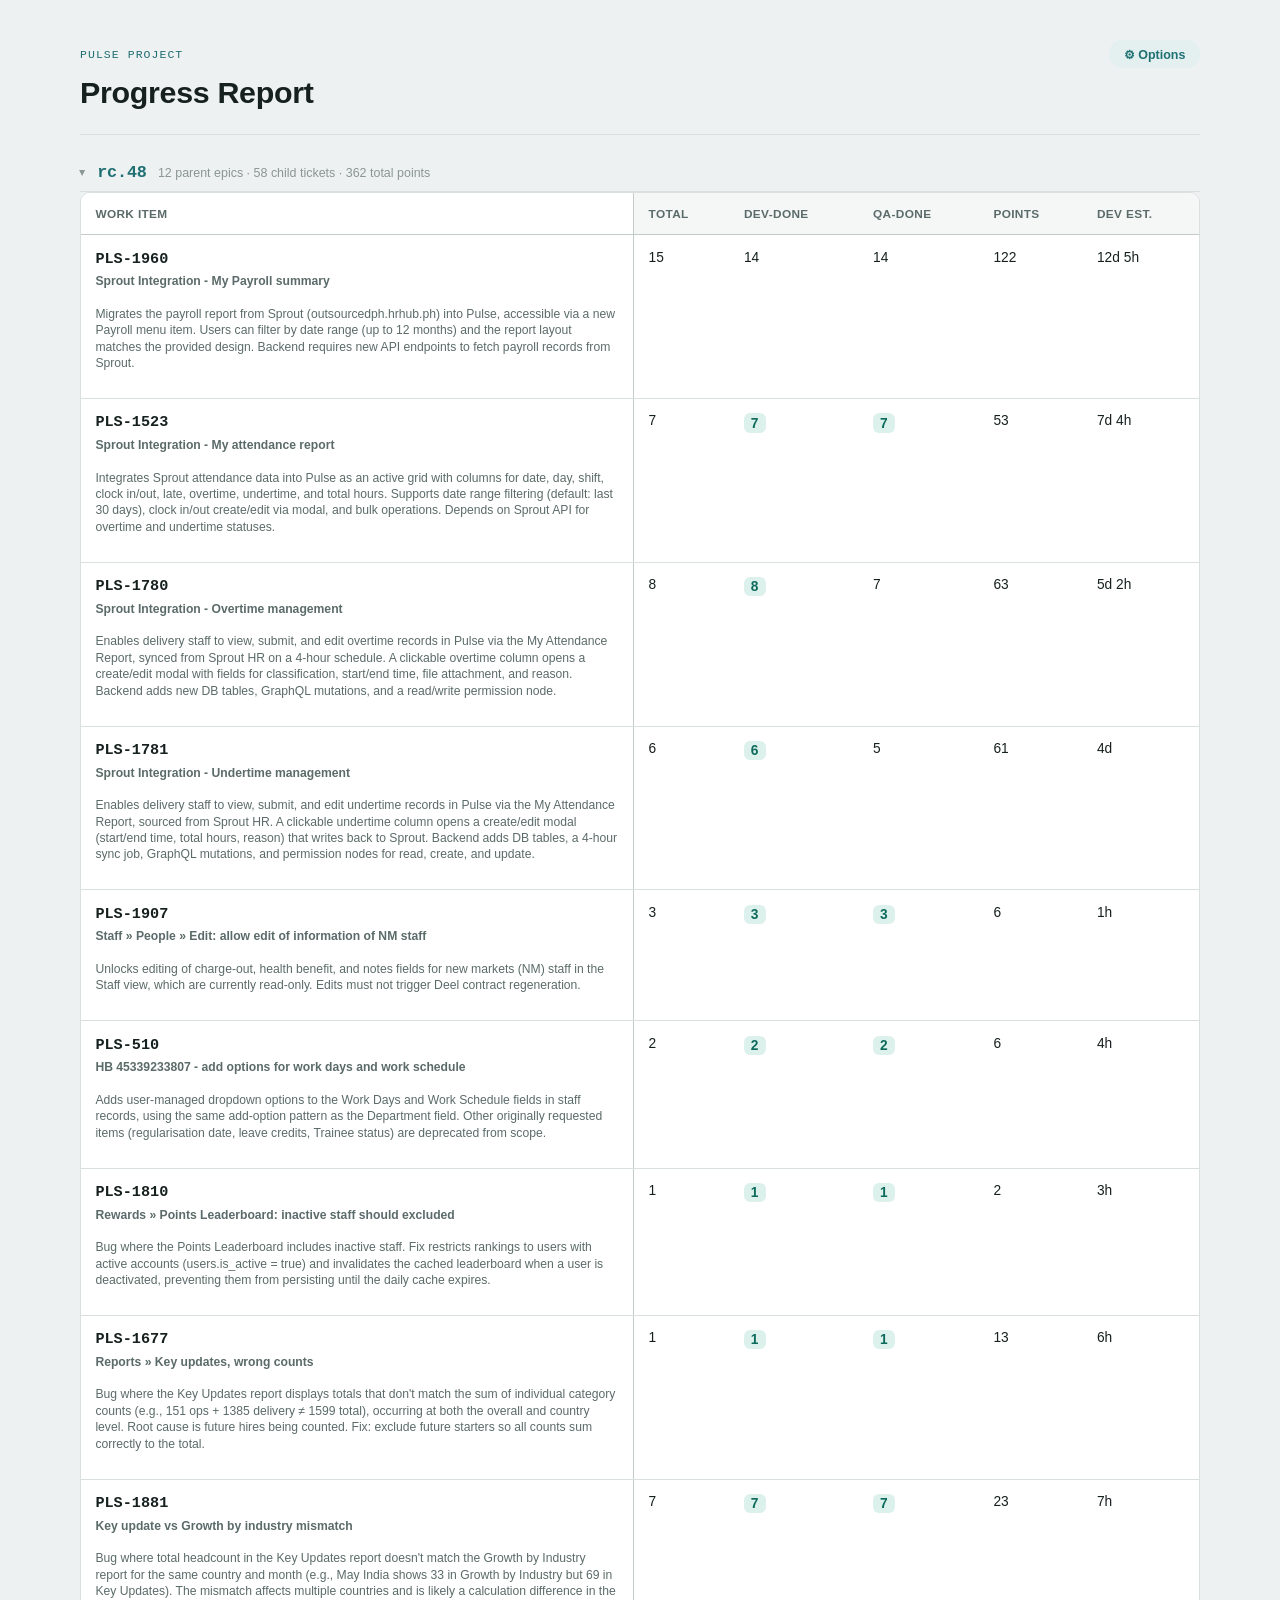
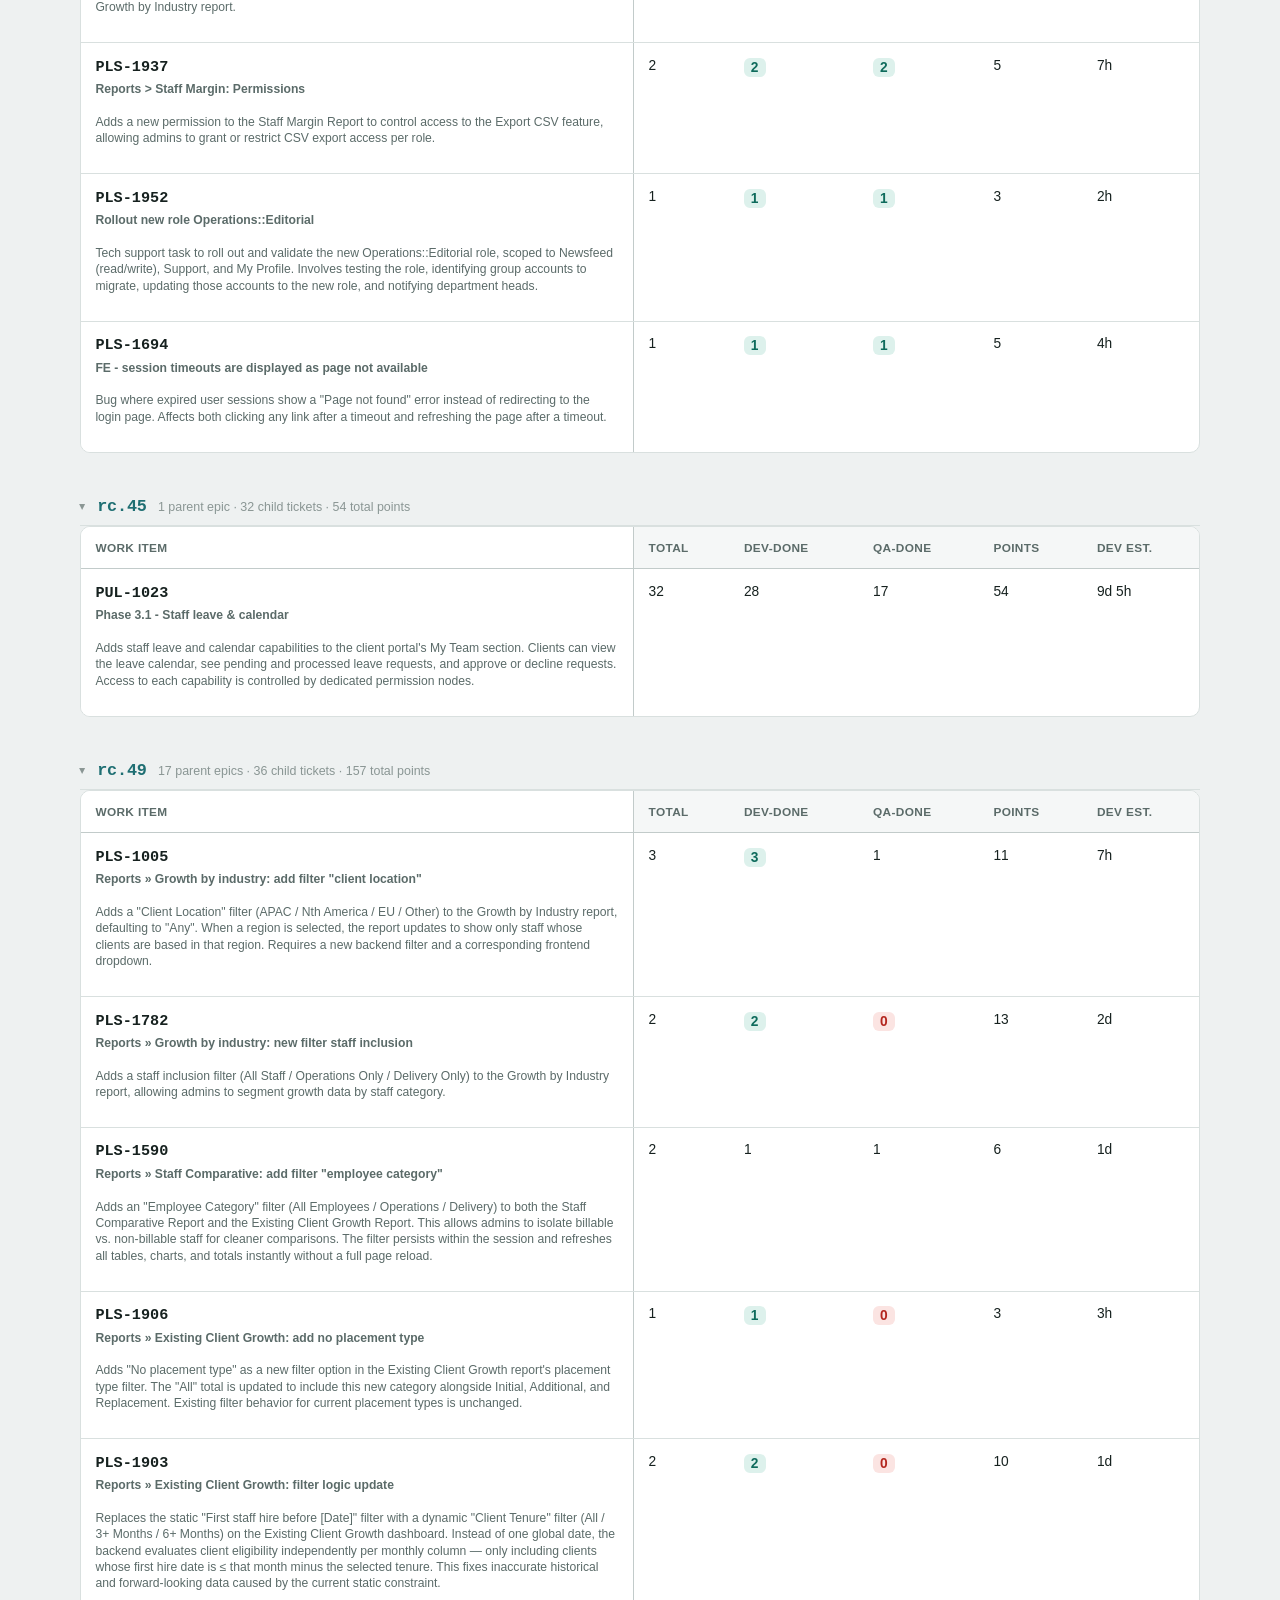
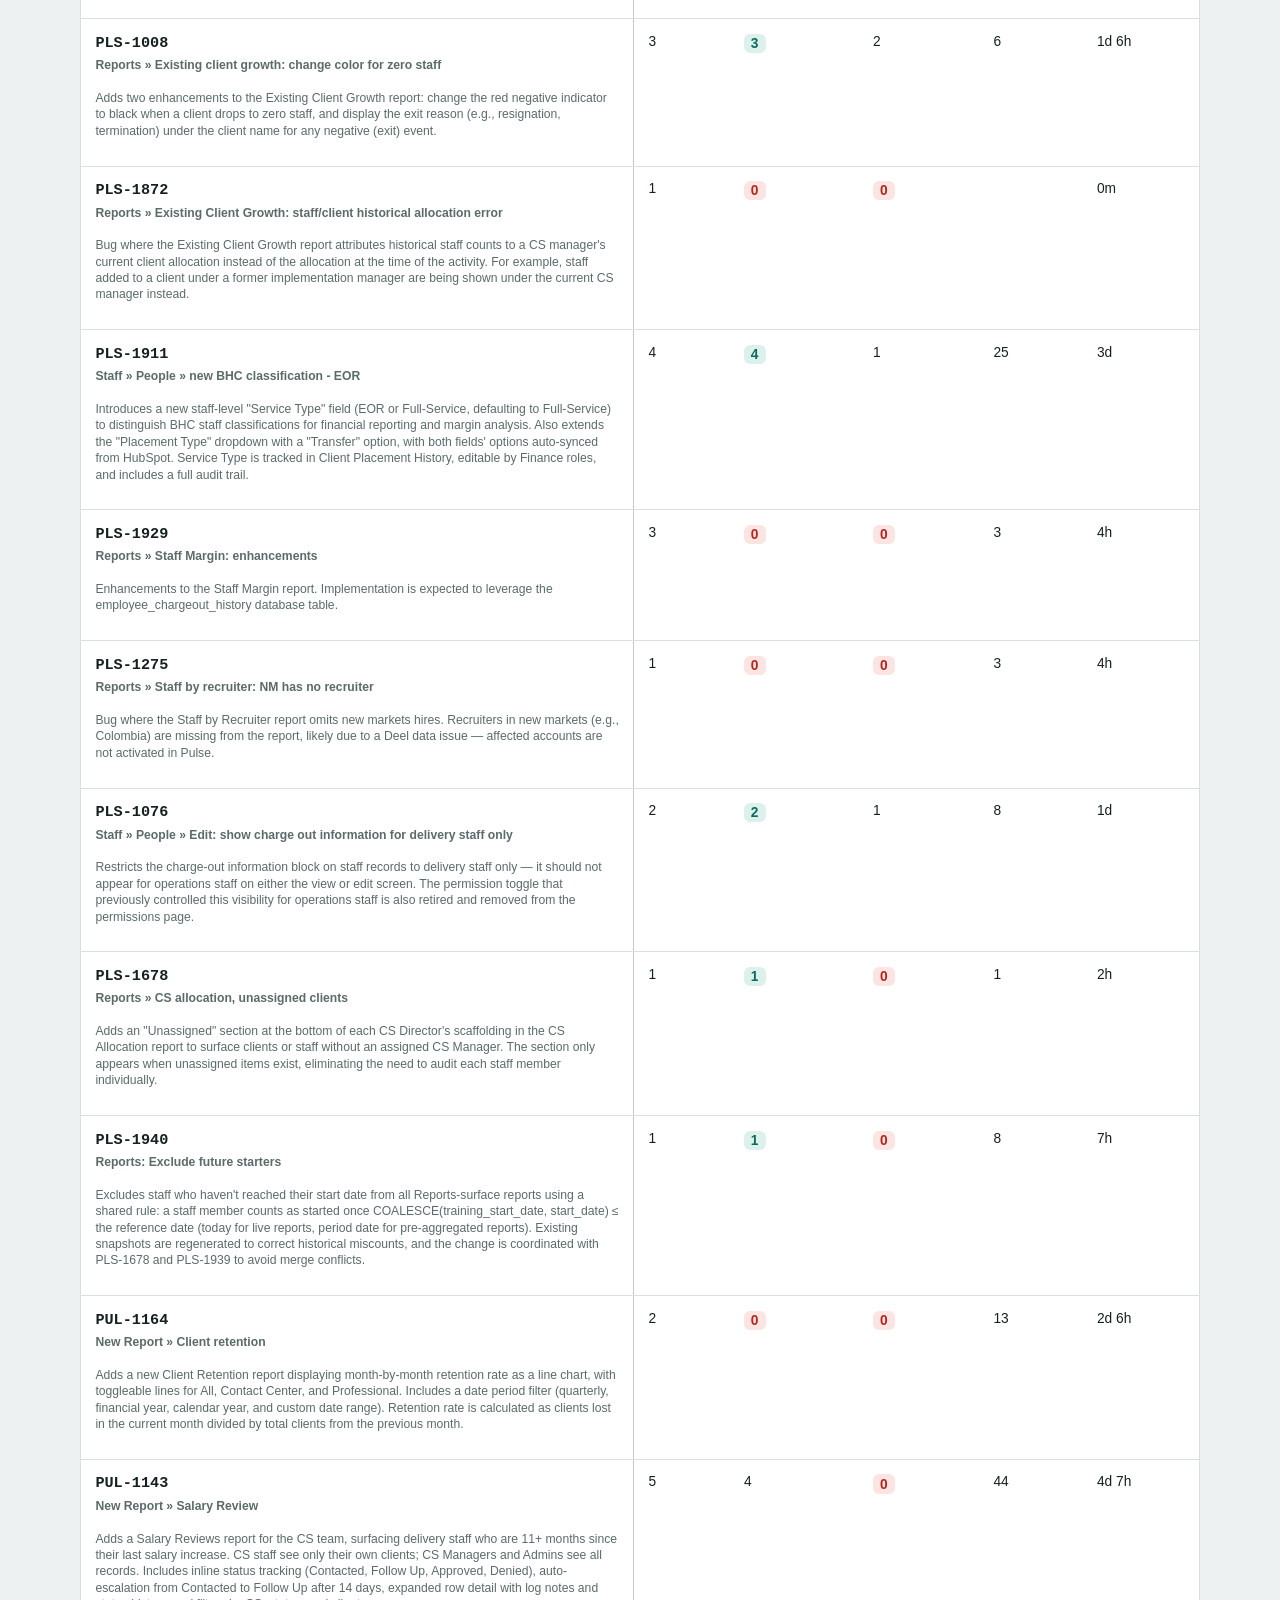
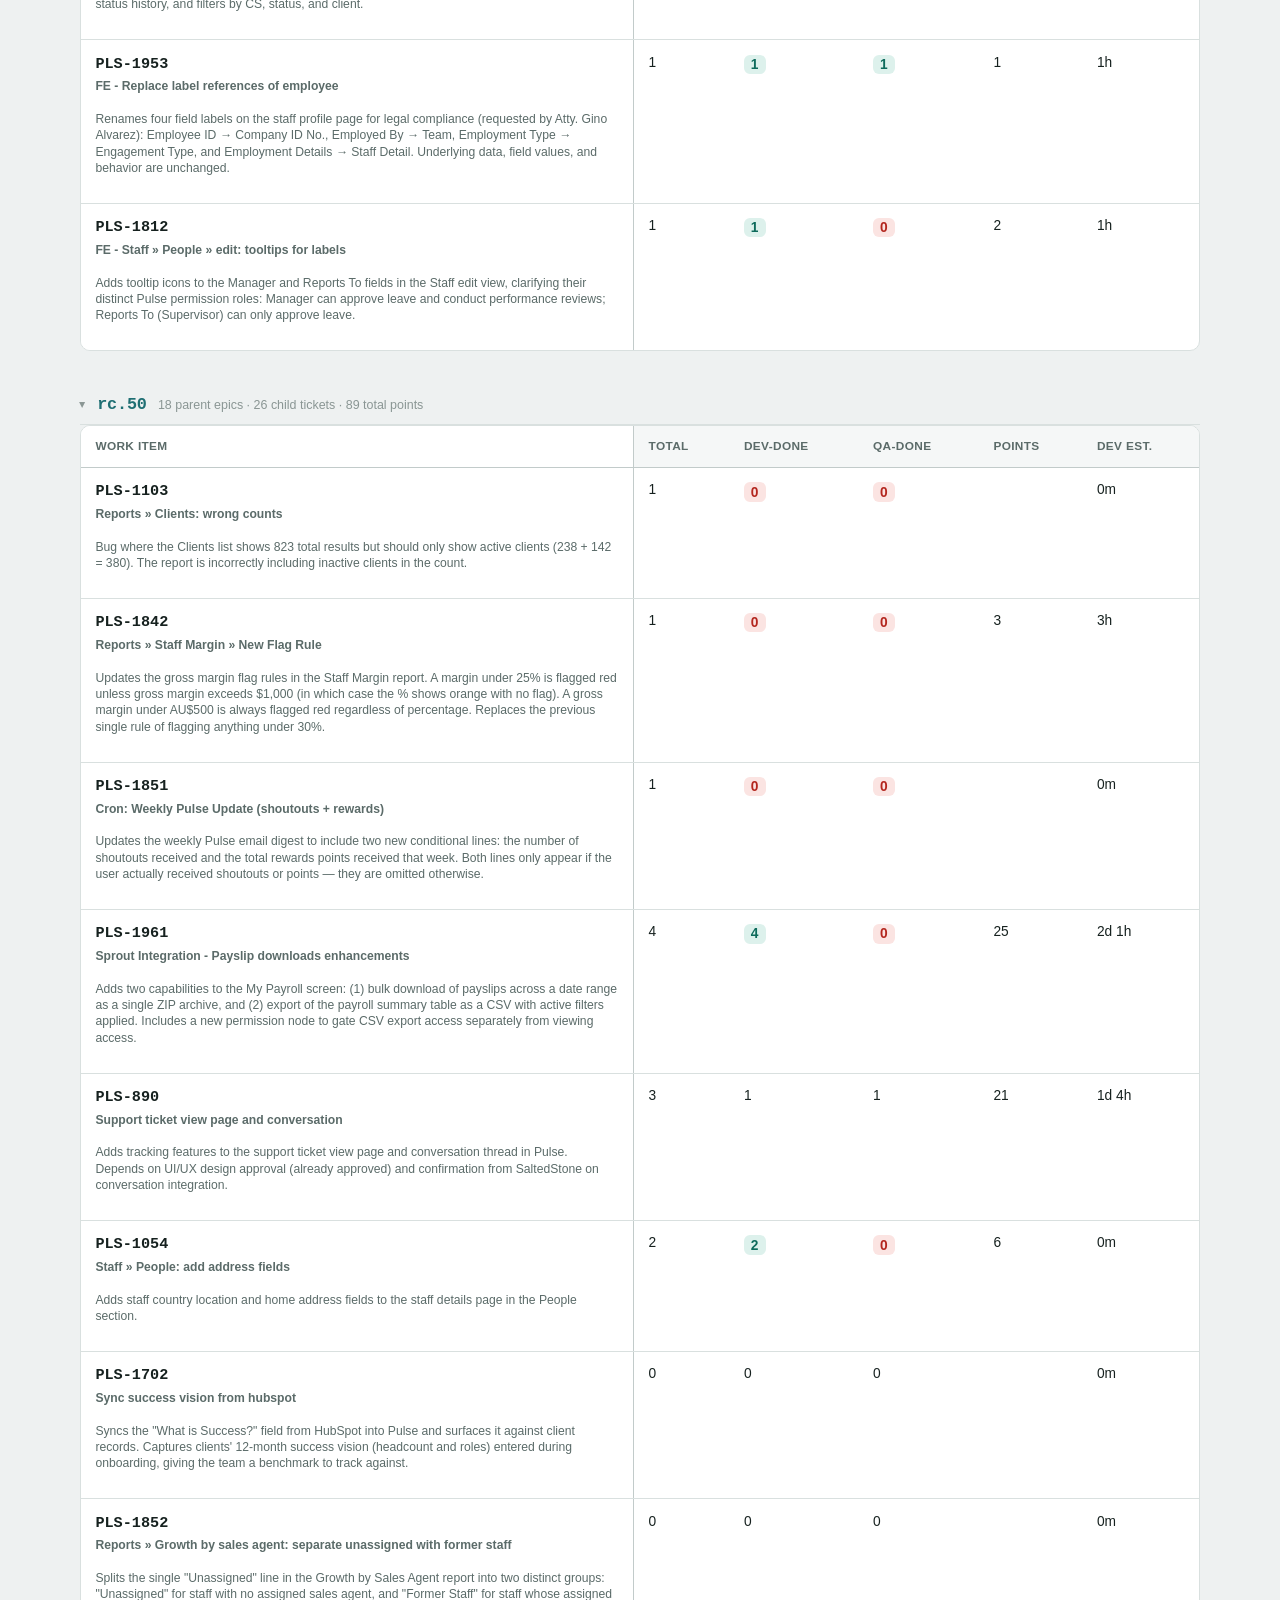
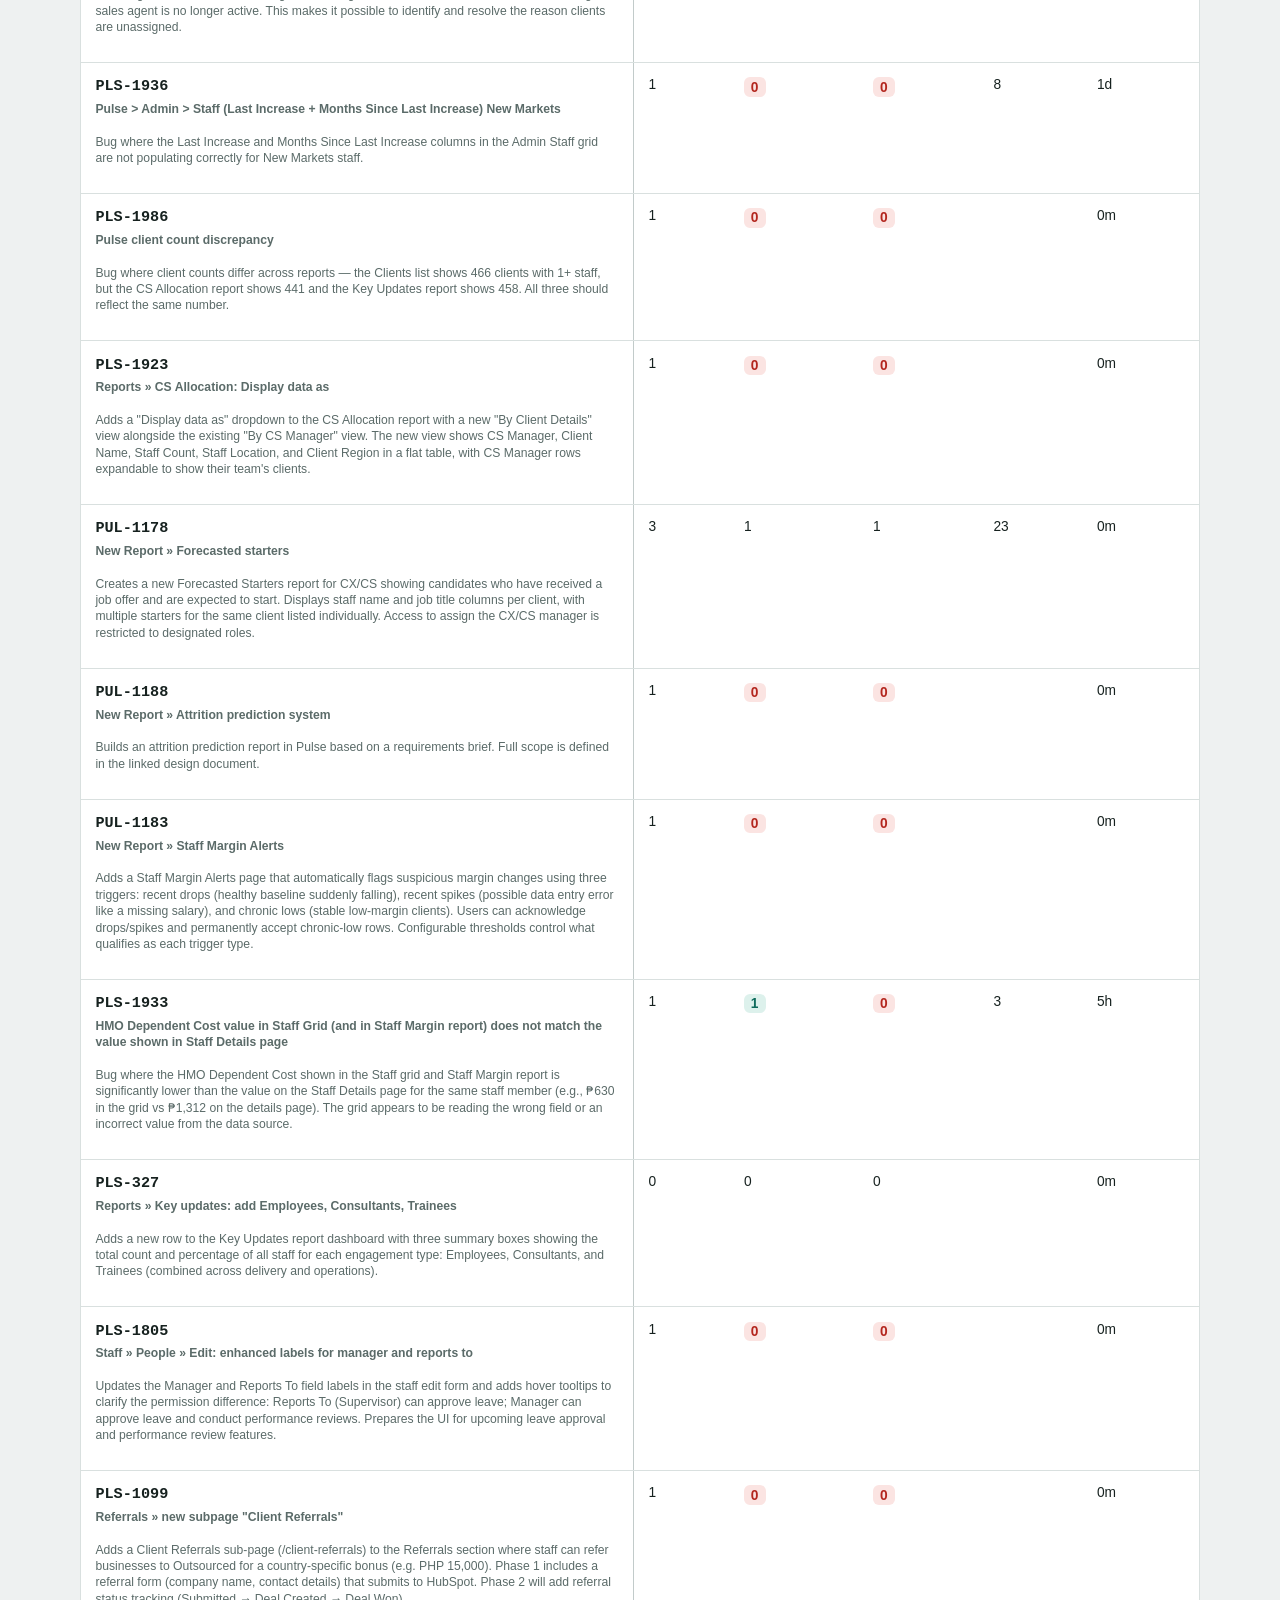
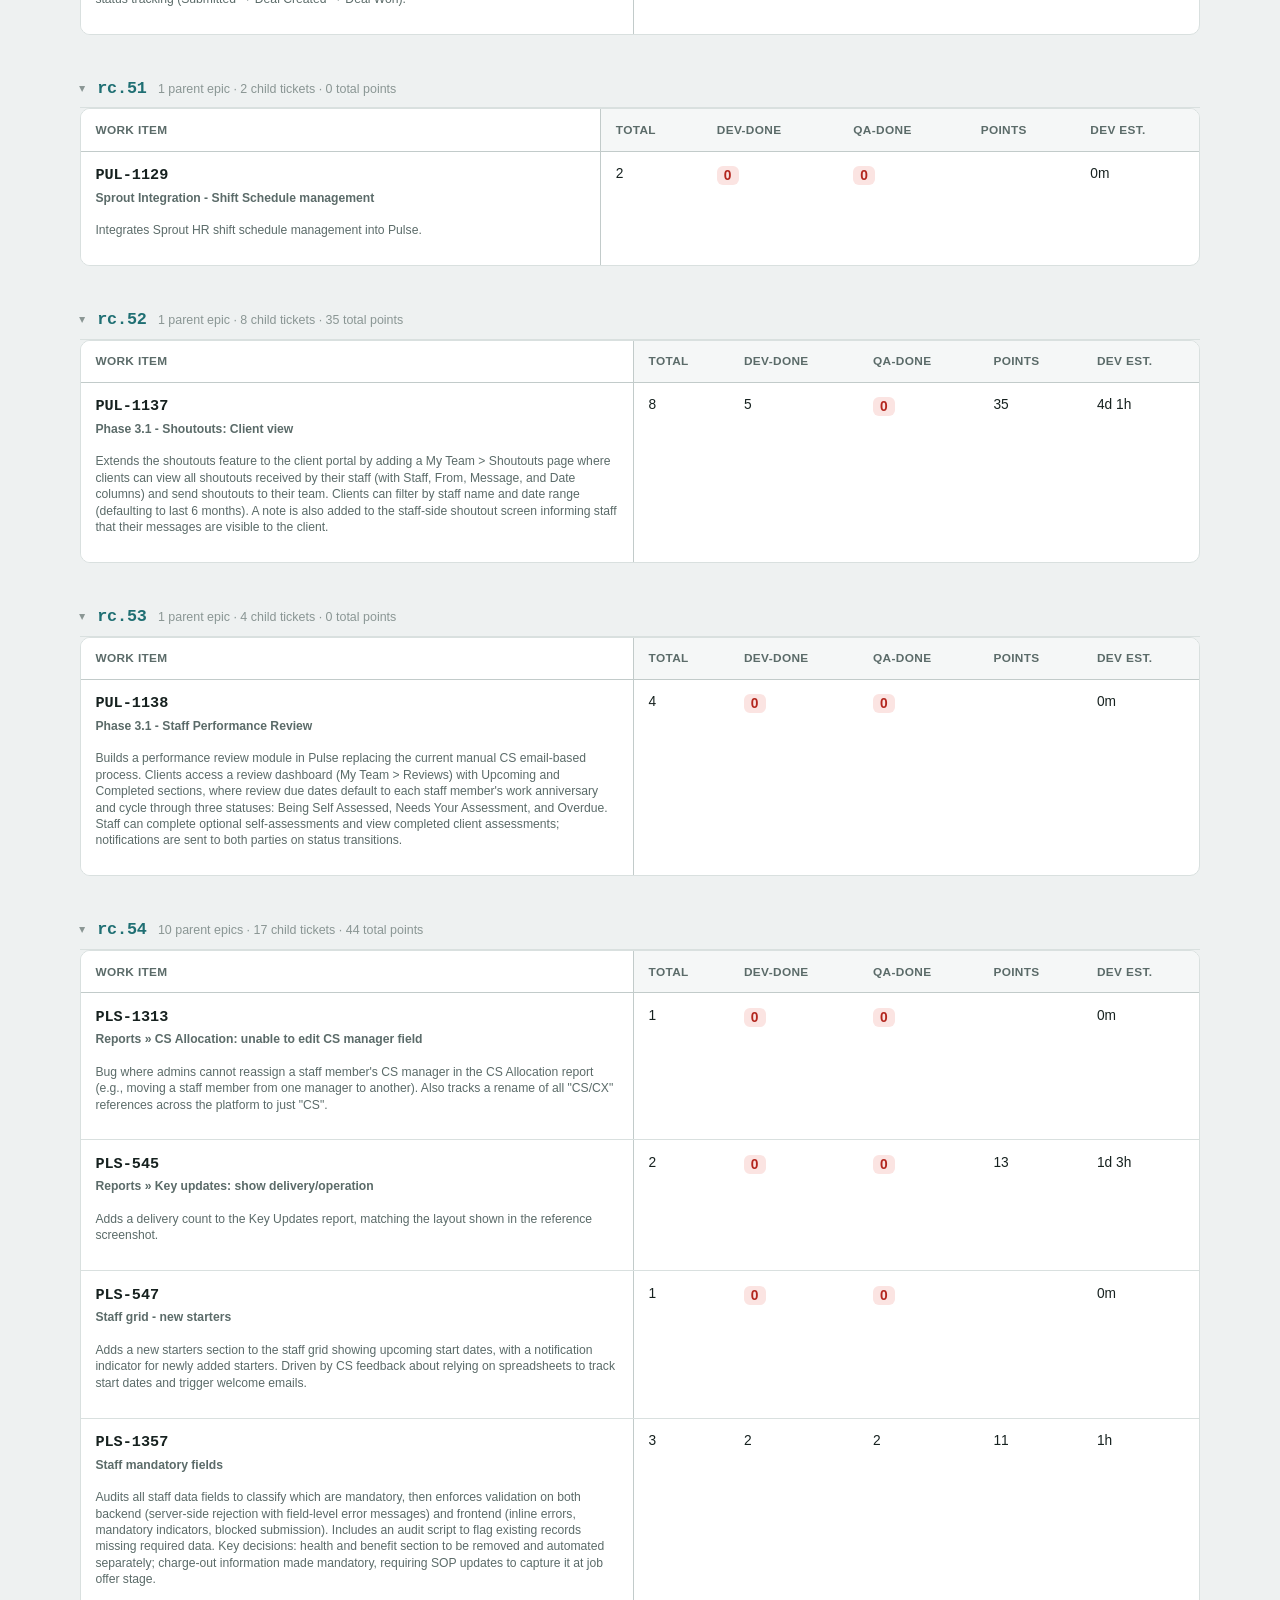
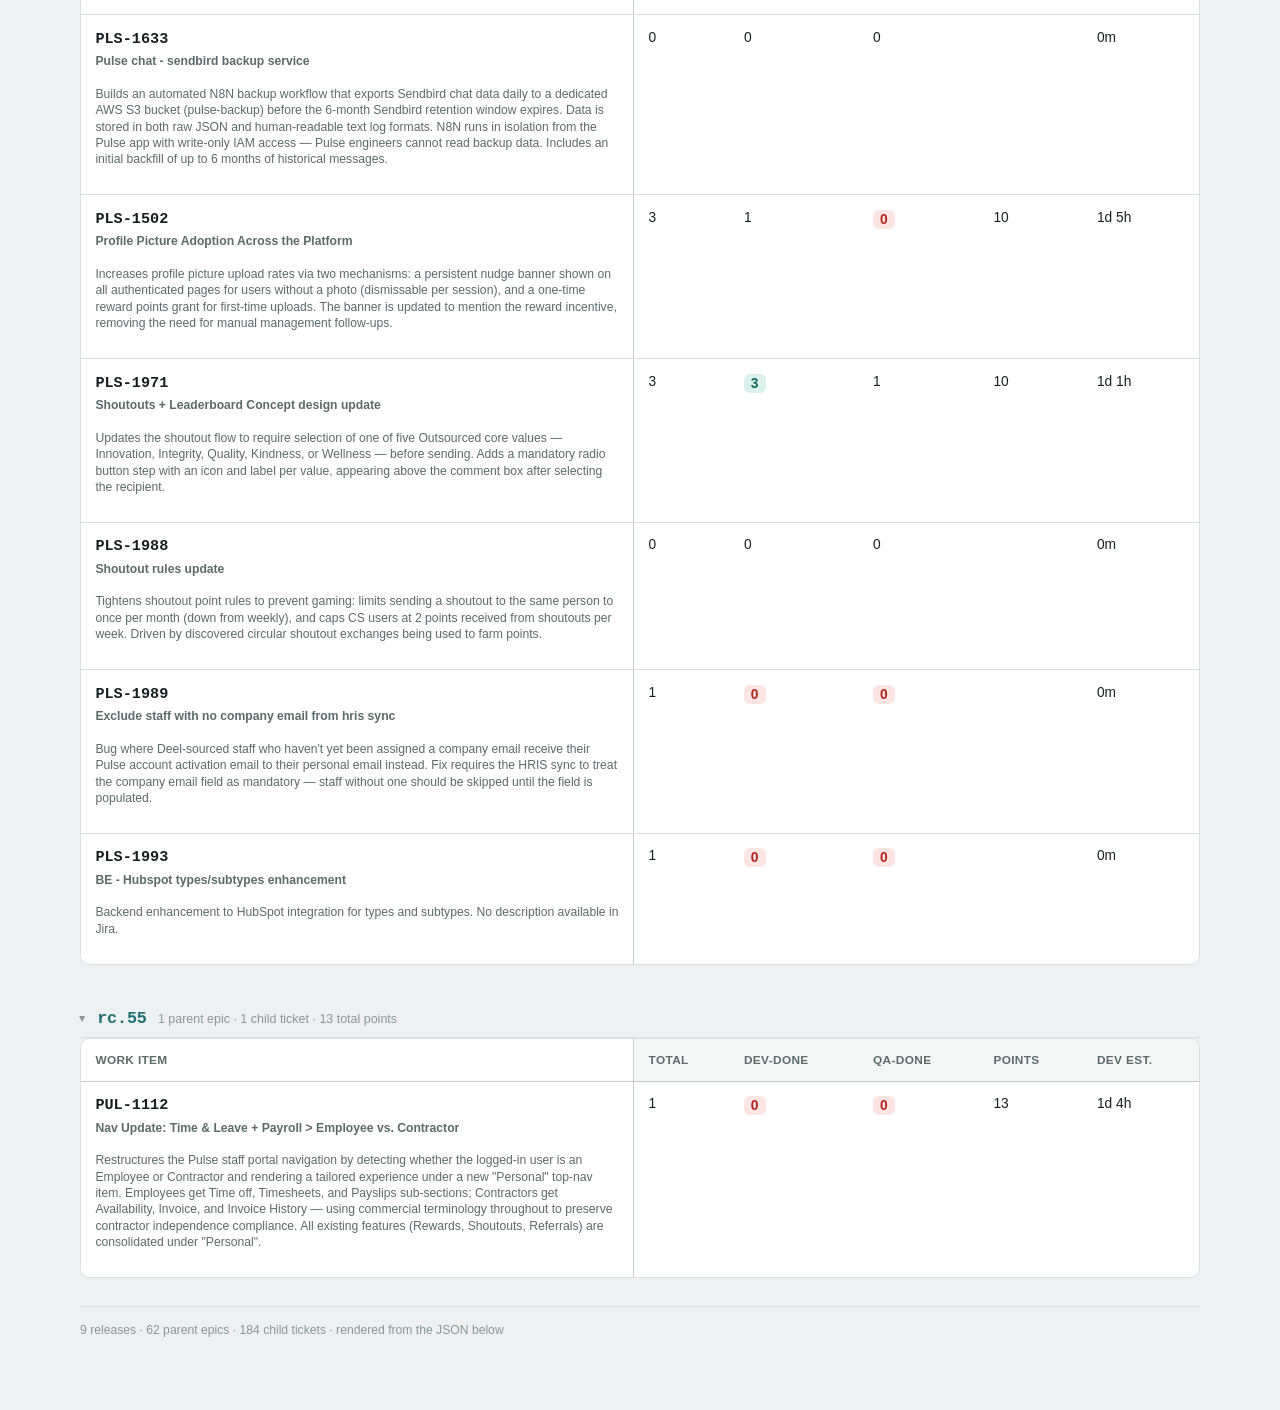
==== release-progress-report.html @ 150bb2ea "worklogs" ====
<!DOCTYPE html>
<html lang="en">

<head>
  <meta charset="UTF-8" />
  <meta name="viewport" content="width=device-width, initial-scale=1.0" />
  <title>Pulse Progress Report</title>
  <link rel="stylesheet" href="assets/progress-report/styles.css" />
</head>

<body>

  <header class="page-head">
    <div class="page-head-top">
      <p class="eyebrow">Pulse Project</p>
      <button type="button" class="options-trigger" id="open-options">⚙ Options</button>
    </div>
    <h1>Progress Report</h1>
    <p class="subtitle">description here</p>
  </header>

  <dialog class="options-modal" id="options-modal">
    <div class="options-modal-head">
      <p class="options-modal-title">Options</p>
      <button type="button" class="options-modal-close" id="close-options" aria-label="Close">×</button>
    </div>
    <div class="options-modal-body">
      <label class="toggle-control">
        <input type="checkbox" id="toggle-columns" checked>
        <span>Hide Kanban view</span>
      </label>
      <label class="toggle-control">
        <input type="checkbox" id="toggle-monitor">
        <span>Show [Monitor only] column</span>
      </label>
    </div>
  </dialog>

  <div id="report-root"></div>

  <footer id="report-footer"></footer>

  <div style="display:none">
  <details class="editor-panel" id="editor-panel">
    <summary>Edit data (JSON)</summary>
    <div class="editor-body">
      <p class="editor-hint">
        One row per record, matching the source CSV exactly:
        <code>{ "parent": "PLS-XXXX", "intermediate": "", "child": "PLS-XXXX", "status": "…" }</code> — leave
        <code>intermediate</code> as an empty string when a child sits directly under its parent. Add, remove, or
        re-status rows, then press Apply. New statuses get their own column automatically.
      </p>
      <textarea id="json-editor" class="json-editor" spellcheck="false"></textarea>
      <div class="editor-actions">
        <button type="button" class="btn-primary" id="apply-btn">Apply changes</button>
        <button type="button" class="btn-ghost" id="reset-btn">Reset to original</button>
        <button type="button" class="btn-ghost" id="download-btn">Download JSON</button>
        <span class="editor-status" id="editor-status"></span>
      </div>
    </div>
  </details>

  <details class="editor-panel" id="desc-editor-panel">
    <summary>Edit parent descriptions (JSON)</summary>
    <div class="editor-body">
      <p class="editor-hint">
        One entry per parent: <code>{ "release": "v3.1.1", "parent": "PLS-XXXX", "desc": "…" }</code>.
        <code>release</code> determines which table a parent's row appears in — each distinct release gets its own
        table, in order of first appearance. Parents with no matching entry here are grouped under "No release" and show
        just the key.
      </p>
      <textarea id="desc-json-editor" class="json-editor" spellcheck="false"></textarea>
      <div class="editor-actions">
        <button type="button" class="btn-primary" id="desc-apply-btn">Apply changes</button>
        <button type="button" class="btn-ghost" id="desc-reset-btn">Reset to original</button>
        <button type="button" class="btn-ghost" id="desc-download-btn">Download JSON</button>
        <span class="editor-status" id="desc-editor-status"></span>
      </div>
    </div>
  </details>

  <details class="editor-panel" id="effort-editor-panel">
    <summary>Edit parent effort (JSON)</summary>
    <div class="editor-body">
      <p class="editor-hint">
        One entry per parent:
        <code>{ "parent": "PLS-XXXX", "dev_est": 0, "dev_time": 0, "qa_est": 0, "qa_time": 0 }</code>. Shown under the
        totals as Dev Est., Dev Time, QA Est., QA Time, formatted to 2 decimal places. Parents with no matching entry
        here show "—" for all four.
      </p>
      <textarea id="effort-json-editor" class="json-editor" spellcheck="false"></textarea>
      <div class="editor-actions">
        <button type="button" class="btn-primary" id="effort-apply-btn">Apply changes</button>
        <button type="button" class="btn-ghost" id="effort-reset-btn">Reset to original</button>
        <button type="button" class="btn-ghost" id="effort-download-btn">Download JSON</button>
        <span class="editor-status" id="effort-editor-status"></span>
      </div>
    </div>
  </details>
  </div>

  <script src="assets/progress-report/tickets.js"></script>
  <script src="assets/progress-report/ticket-efforts.js"></script>
  <script src="assets/progress-report/ticket-status.js"></script>
  <script src="assets/progress-report/main.js"></script>

</body>

</html>
---- assets/progress-report/styles.css ----
:root {
    --bg: #EEF1F1;
    --surface: #FFFFFF;
    --surface-sunken: #F5F7F7;
    --border: #D9E0DF;
    --border-strong: #C2CBCA;
    --text: #16211F;
    --text-muted: #5B6B69;
    --text-faint: #8A9694;
    --accent: #1F6F73;
    --accent-soft: #E3F0EF;

    --status-monitor: #8A94A3;      --status-monitor-bg: #EEF0F3;
    --status-qa-progress: #B9791E;  --status-qa-progress-bg: #FBF0DE;
    --status-qa-review: #7452B8;    --status-qa-review-bg: #EFE9FA;
    --status-code-review: #3159C4;  --status-code-review-bg: #E7ECFB;
    --status-release-ready: #237A47;--status-release-ready-bg: #E4F4E9;
    --status-done: #0E6B5C;         --status-done-bg: #DDF1EC;
    --status-danger: #B3261E;       --status-danger-bg: #FBE4E2;
    --status-fallback-1: #B4562F;   --status-fallback-1-bg: #FBE9E0;
    --status-fallback-2: #2E8FA6;   --status-fallback-2-bg: #E1F1F5;
    --status-fallback-3: #9A6B1C;   --status-fallback-3-bg: #F7EDD9;
    --status-fallback-4: #6E7A2E;   --status-fallback-4-bg: #EDF1DE;
  }

  @media (prefers-color-scheme: dark) {
    :root {
      --bg: #10171A; --surface: #171F23; --surface-sunken: #131A1D;
      --border: #2A3438; --border-strong: #38454A;
      --text: #E7EEEE; --text-muted: #93A5A3; --text-faint: #647573;
      --accent: #4FBAB8; --accent-soft: #16302F;

      --status-monitor: #97A2AF;      --status-monitor-bg: #232B33;
      --status-qa-progress: #E0A94D;  --status-qa-progress-bg: #332714;
      --status-qa-review: #A78DE0;    --status-qa-review-bg: #291F3D;
      --status-code-review: #7C9BF2;  --status-code-review-bg: #1C2740;
      --status-release-ready: #5BC583;--status-release-ready-bg: #16301F;
      --status-done: #4FD3B8;         --status-done-bg: #10312A;
      --status-danger: #E5726E;       --status-danger-bg: #34201F;
      --status-fallback-1: #E08A5C;   --status-fallback-1-bg: #34211A;
      --status-fallback-2: #6FC3D8;   --status-fallback-2-bg: #142A2E;
      --status-fallback-3: #D9B15C;   --status-fallback-3-bg: #322A15;
      --status-fallback-4: #B4C265;   --status-fallback-4-bg: #262B14;
    }
  }
  :root[data-theme="dark"] {
    --bg: #10171A; --surface: #171F23; --surface-sunken: #131A1D;
    --border: #2A3438; --border-strong: #38454A;
    --text: #E7EEEE; --text-muted: #93A5A3; --text-faint: #647573;
    --accent: #4FBAB8; --accent-soft: #16302F;

    --status-monitor: #97A2AF;      --status-monitor-bg: #232B33;
    --status-qa-progress: #E0A94D;  --status-qa-progress-bg: #332714;
    --status-qa-review: #A78DE0;    --status-qa-review-bg: #291F3D;
    --status-code-review: #7C9BF2;  --status-code-review-bg: #1C2740;
    --status-release-ready: #5BC583;--status-release-ready-bg: #16301F;
    --status-done: #4FD3B8;         --status-done-bg: #10312A;
    --status-danger: #E5726E;       --status-danger-bg: #34201F;
    --status-fallback-1: #E08A5C;   --status-fallback-1-bg: #34211A;
    --status-fallback-2: #6FC3D8;   --status-fallback-2-bg: #142A2E;
    --status-fallback-3: #D9B15C;   --status-fallback-3-bg: #322A15;
    --status-fallback-4: #B4C265;   --status-fallback-4-bg: #262B14;
  }
  :root[data-theme="light"] {
    --bg: #EEF1F1; --surface: #FFFFFF; --surface-sunken: #F5F7F7;
    --border: #D9E0DF; --border-strong: #C2CBCA;
    --text: #16211F; --text-muted: #5B6B69; --text-faint: #8A9694;
    --accent: #1F6F73; --accent-soft: #E3F0EF;

    --status-monitor: #8A94A3;      --status-monitor-bg: #EEF0F3;
    --status-qa-progress: #B9791E;  --status-qa-progress-bg: #FBF0DE;
    --status-qa-review: #7452B8;    --status-qa-review-bg: #EFE9FA;
    --status-code-review: #3159C4;  --status-code-review-bg: #E7ECFB;
    --status-release-ready: #237A47;--status-release-ready-bg: #E4F4E9;
    --status-done: #0E6B5C;         --status-done-bg: #DDF1EC;
    --status-danger: #B3261E;       --status-danger-bg: #FBE4E2;
    --status-fallback-1: #B4562F;   --status-fallback-1-bg: #FBE9E0;
    --status-fallback-2: #2E8FA6;   --status-fallback-2-bg: #E1F1F5;
    --status-fallback-3: #9A6B1C;   --status-fallback-3-bg: #F7EDD9;
    --status-fallback-4: #6E7A2E;   --status-fallback-4-bg: #EDF1DE;
  }

  * { box-sizing: border-box; }

  body {
    background: var(--bg);
    color: var(--text);
    font-family: var(--font-body);
    padding: 2.5rem clamp(1rem, 4vw, 3rem) 4rem;
    display: flex;
    flex-direction: column;
    gap: 1.75rem;
    max-width: 95%;
    margin: 0 auto;
    --font-head: -apple-system, "Segoe UI Semibold", "Segoe UI", "Helvetica Neue", Arial, sans-serif;
    --font-body: "Segoe UI", -apple-system, "Helvetica Neue", Arial, sans-serif;
    --font-mono: "Cascadia Code", "Consolas", ui-monospace, "SFMono-Regular", Menlo, monospace;
  }

  .page-head {
    display: flex;
    flex-direction: column;
    gap: 0.4rem;
    border-bottom: 1px solid var(--border);
    padding-bottom: 1.5rem;
  }

  .eyebrow {
    font-family: var(--font-mono);
    font-size: 0.72rem;
    letter-spacing: 0.09em;
    text-transform: uppercase;
    color: var(--accent);
    margin: 0;
  }

  h1 {
    font-family: var(--font-head);
    font-size: clamp(1.5rem, 2.6vw, 1.9rem);
    font-weight: 700;
    letter-spacing: -0.01em;
    text-wrap: balance;
    margin: 0;
  }

  .subtitle {
    color: var(--text-muted);
    font-size: 0.92rem;
    margin: 0;
    max-width: 62ch;
    display: none;
  }

  .legend {
    display: none;
    flex-wrap: wrap;
    gap: 0.5rem 1.1rem;
    font-size: 0.78rem;
    color: var(--text-muted);
  }

  .legend-item {
    display: inline-flex;
    align-items: center;
    gap: 0.4rem;
  }

  .legend-dot {
    width: 8px;
    height: 8px;
    border-radius: 2px;
    flex: none;
  }

  .page-head-top {
    display: flex;
    align-items: center;
    justify-content: space-between;
    gap: 1rem;
  }

  .options-trigger {
    font-family: var(--font-body);
    font-size: 0.78rem;
    font-weight: 600;
    color: var(--accent);
    background: var(--accent-soft);
    border: 1px solid transparent;
    border-radius: 999px;
    padding: 0.35rem 0.85rem;
    cursor: pointer;
    flex: none;
  }

  .options-trigger:hover {
    border-color: var(--accent);
  }

  .options-trigger:focus-visible {
    outline: 2px solid var(--accent);
    outline-offset: 2px;
  }

  .options-modal {
    border: 1px solid var(--border-strong);
    border-radius: 12px;
    background: var(--surface);
    color: var(--text);
    padding: 1.1rem 1.3rem 1.3rem;
    min-width: 320px;
    box-shadow: 0 12px 32px rgba(0, 0, 0, 0.18);
  }

  .options-modal::backdrop {
    background: rgba(16, 23, 26, 0.45);
  }

  .options-modal-head {
    display: flex;
    align-items: center;
    justify-content: space-between;
    gap: 1rem;
    border-bottom: 1px solid var(--border);
    padding-bottom: 0.6rem;
    margin-bottom: 0.9rem;
  }

  .options-modal-title {
    margin: 0;
    font-family: var(--font-head);
    font-size: 0.95rem;
    font-weight: 700;
  }

  .options-modal-close {
    font-size: 1.1rem;
    line-height: 1;
    color: var(--text-faint);
    background: none;
    border: none;
    cursor: pointer;
    padding: 0.15rem 0.4rem;
    border-radius: 6px;
  }

  .options-modal-close:hover {
    color: var(--text);
    background: var(--surface-sunken);
  }

  .options-modal-body {
    display: flex;
    flex-direction: column;
    gap: 0.7rem;
  }

  #report-root {
    display: flex;
    flex-direction: column;
    gap: 2.75rem;
  }

  .release-section {
    display: flex;
    flex-direction: column;
    gap: 1rem;
  }

  .release-section:not([open]) > *:not(summary) {
    display: none;
  }

  .release-title {
    display: flex;
    align-items: baseline;
    gap: 0.7rem;
    flex-wrap: wrap;
    border-bottom: 1px solid var(--border);
    padding-bottom: 0.6rem;
    cursor: pointer;
    list-style: none;
  }

  .release-title::-webkit-details-marker {
    display: none;
  }

  .release-title::before {
    content: "▸";
    color: var(--text-faint);
    font-size: 0.75rem;
    transition: transform 0.15s ease;
  }

  details[open] > .release-title::before {
    transform: rotate(90deg);
  }

  .release-badge {
    font-family: var(--font-mono);
    font-size: 1.05rem;
    font-weight: 700;
    color: var(--accent);
    letter-spacing: -0.01em;
  }

  .release-meta {
    font-size: 0.78rem;
    color: var(--text-faint);
    font-variant-numeric: tabular-nums;
  }

  .toggle-control {
    display: inline-flex;
    align-items: center;
    gap: 0.5rem;
    font-size: 0.78rem;
    color: var(--text-muted);
    cursor: pointer;
    user-select: none;
    flex: none;
  }

  .toggle-control input[type="checkbox"] {
    appearance: none;
    width: 30px;
    height: 17px;
    border-radius: 999px;
    background: var(--border-strong);
    position: relative;
    cursor: pointer;
    flex: none;
    transition: background 0.15s ease;
  }

  .toggle-control input[type="checkbox"]::after {
    content: "";
    position: absolute;
    top: 2px;
    left: 2px;
    width: 13px;
    height: 13px;
    border-radius: 50%;
    background: var(--surface);
    transition: transform 0.15s ease;
  }

  .toggle-control input[type="checkbox"]:checked {
    background: var(--accent);
  }

  .toggle-control input[type="checkbox"]:checked::after {
    transform: translateX(13px);
  }

  .toggle-control input[type="checkbox"]:focus-visible {
    outline: 2px solid var(--accent);
    outline-offset: 2px;
  }

  @media (prefers-reduced-motion: reduce) {
    .toggle-control input[type="checkbox"],
    .toggle-control input[type="checkbox"]::after {
      transition: none;
    }
  }

  .table-wrap {
    overflow-x: auto;
    border: 1px solid var(--border);
    border-radius: 10px;
    background: var(--surface);
  }

  table {
    border-collapse: collapse;
    width: 100%;
    min-width: 980px;
    font-size: 0.86rem;
  }

  thead th {
    position: sticky;
    top: 0;
    background: var(--surface-sunken);
    color: var(--text-muted);
    font-family: var(--font-head);
    font-weight: 600;
    font-size: 0.74rem;
    letter-spacing: 0.03em;
    text-transform: uppercase;
    text-align: left;
    padding: 0.85rem 0.9rem;
    border-bottom: 1px solid var(--border-strong);
    white-space: nowrap;
  }

  thead th:first-child {
    left: 0;
    z-index: 2;
  }

  tbody th, tbody td {
    border-bottom: 1px solid var(--border);
    padding: 0.9rem;
    vertical-align: top;
  }

  tbody tr:last-child th, tbody tr:last-child td {
    border-bottom: none;
  }

  th.summary-col,
  td.summary-cell {
    display: none;
  }

  #report-root.columns-collapsed thead th:not(.col-parent):not(.summary-col),
  #report-root.columns-collapsed tbody td:not(.col-parent):not(.summary-cell) {
    display: none;
  }

  #report-root.columns-collapsed th.summary-col,
  #report-root.columns-collapsed td.summary-cell {
    display: table-cell;
  }

  .summary-badge {
    display: inline-block;
    min-width: 1.6em;
    padding: 0.15em 0.5em;
    border-radius: 6px;
    font-weight: 600;
  }

  .summary-badge-green {
    background: var(--status-done-bg);
    color: var(--status-done);
  }

  .summary-badge-red {
    background: var(--status-danger-bg);
    color: var(--status-danger);
  }

  #report-root.columns-collapsed .parent-stats {
    display: none;
  }

  .col-parent {
    position: sticky;
    left: 0;
    background: var(--surface);
    z-index: 1;
    min-width: 220px;
    max-width: 400px;
    border-right: 1px solid var(--border-strong);
  }

  .parent-id {
    font-family: var(--font-mono);
    font-weight: 600;
    font-size: 0.95rem;
    font-variant-numeric: tabular-nums;
    text-align: left;
    margin: 0;
  }

  .parent-summary, .parent-desc {
    margin-top: 0.35rem;
    font-size: 0.76rem;
    font-weight: 400;
    color: var(--text-muted);
    line-height: 1.35;
    white-space: normal;
    text-align: left;
  }

  .parent-summary {
    font-weight: 700;
  }

  .parent-stats {
    margin-top: 0.6rem;
    padding-top: 0.5rem;
    border-top: 1px solid var(--border);
    display: flex;
    flex-direction: column;
    gap: 0.2rem;
    max-width: 150px;
  }

  .parent-stat {
    display: flex;
    align-items: baseline;
    justify-content: space-between;
    gap: 0.6rem;
  }

  .parent-stat-label {
    font-size: 0.68rem;
    letter-spacing: 0.03em;
    text-transform: uppercase;
    color: var(--text-faint);
    font-weight: 400;
  }

  .parent-stat-value {
    font-family: var(--font-mono);
    font-size: 0.78rem;
    font-weight: 600;
    font-variant-numeric: tabular-nums;
    color: var(--text);
  }

  td.status-cell {
    min-width: 148px;
  }

  .ticket-list {
    display: flex;
    flex-direction: column;
    gap: 0.4rem;
  }

  .ticket-item {
    display: inline-flex;
    flex-direction: column;
    line-height: 1.15;
  }

  .ticket-id {
    font-family: var(--font-mono);
    font-size: 0.82rem;
    font-weight: 600;
    font-variant-numeric: tabular-nums;
  }

  .ticket-via {
    font-size: 0.68rem;
    color: var(--text-faint);
    font-family: var(--font-mono);
  }

  .empty-cell {
    color: var(--text-faint);
    font-size: 0.85rem;
  }

  footer {
    color: var(--text-faint);
    font-size: 0.76rem;
    border-top: 1px solid var(--border);
    padding-top: 1rem;
  }

  .editor-panel {
    border: 1px solid var(--border);
    border-radius: 10px;
    background: var(--surface);
    padding: 0.9rem 1.1rem;
  }

  .editor-panel > summary {
    cursor: pointer;
    font-family: var(--font-head);
    font-weight: 600;
    font-size: 0.85rem;
    list-style: none;
    display: flex;
    align-items: center;
    gap: 0.5rem;
    user-select: none;
  }

  .editor-panel > summary::-webkit-details-marker { display: none; }

  .editor-panel > summary::before {
    content: "▸";
    color: var(--accent);
    font-size: 0.7rem;
    transition: transform 0.15s ease;
  }

  .editor-panel[open] > summary::before {
    transform: rotate(90deg);
  }

  .editor-body {
    display: flex;
    flex-direction: column;
    gap: 0.7rem;
    margin-top: 0.9rem;
  }

  .editor-hint {
    font-size: 0.78rem;
    color: var(--text-muted);
    margin: 0;
    max-width: 68ch;
  }

  .json-editor {
    width: 100%;
    min-height: 320px;
    resize: vertical;
    background: var(--surface-sunken);
    color: var(--text);
    border: 1px solid var(--border-strong);
    border-radius: 8px;
    padding: 0.85rem;
    font-family: var(--font-mono);
    font-size: 0.8rem;
    line-height: 1.5;
    tab-size: 2;
  }

  .json-editor:focus-visible {
    outline: 2px solid var(--accent);
    outline-offset: 1px;
  }

  .editor-actions {
    display: flex;
    align-items: center;
    gap: 0.6rem;
    flex-wrap: wrap;
  }

  button {
    font-family: var(--font-head);
    font-size: 0.78rem;
    font-weight: 600;
    border-radius: 7px;
    padding: 0.5rem 0.95rem;
    cursor: pointer;
    border: 1px solid transparent;
  }

  button:focus-visible {
    outline: 2px solid var(--accent);
    outline-offset: 2px;
  }

  .btn-primary {
    background: var(--accent);
    color: var(--surface);
  }

  .btn-primary:hover { filter: brightness(1.06); }

  .btn-ghost {
    background: transparent;
    color: var(--text-muted);
    border-color: var(--border-strong);
  }

  .btn-ghost:hover { color: var(--text); border-color: var(--text-muted); }

  .editor-status {
    font-size: 0.76rem;
    font-family: var(--font-mono);
  }

  .editor-status[data-state="error"] { color: var(--status-qa-progress); }
  .editor-status[data-state="ok"] { color: var(--status-release-ready); }

  @media (prefers-reduced-motion: reduce) {
    .editor-panel > summary::before { transition: none; }
  }
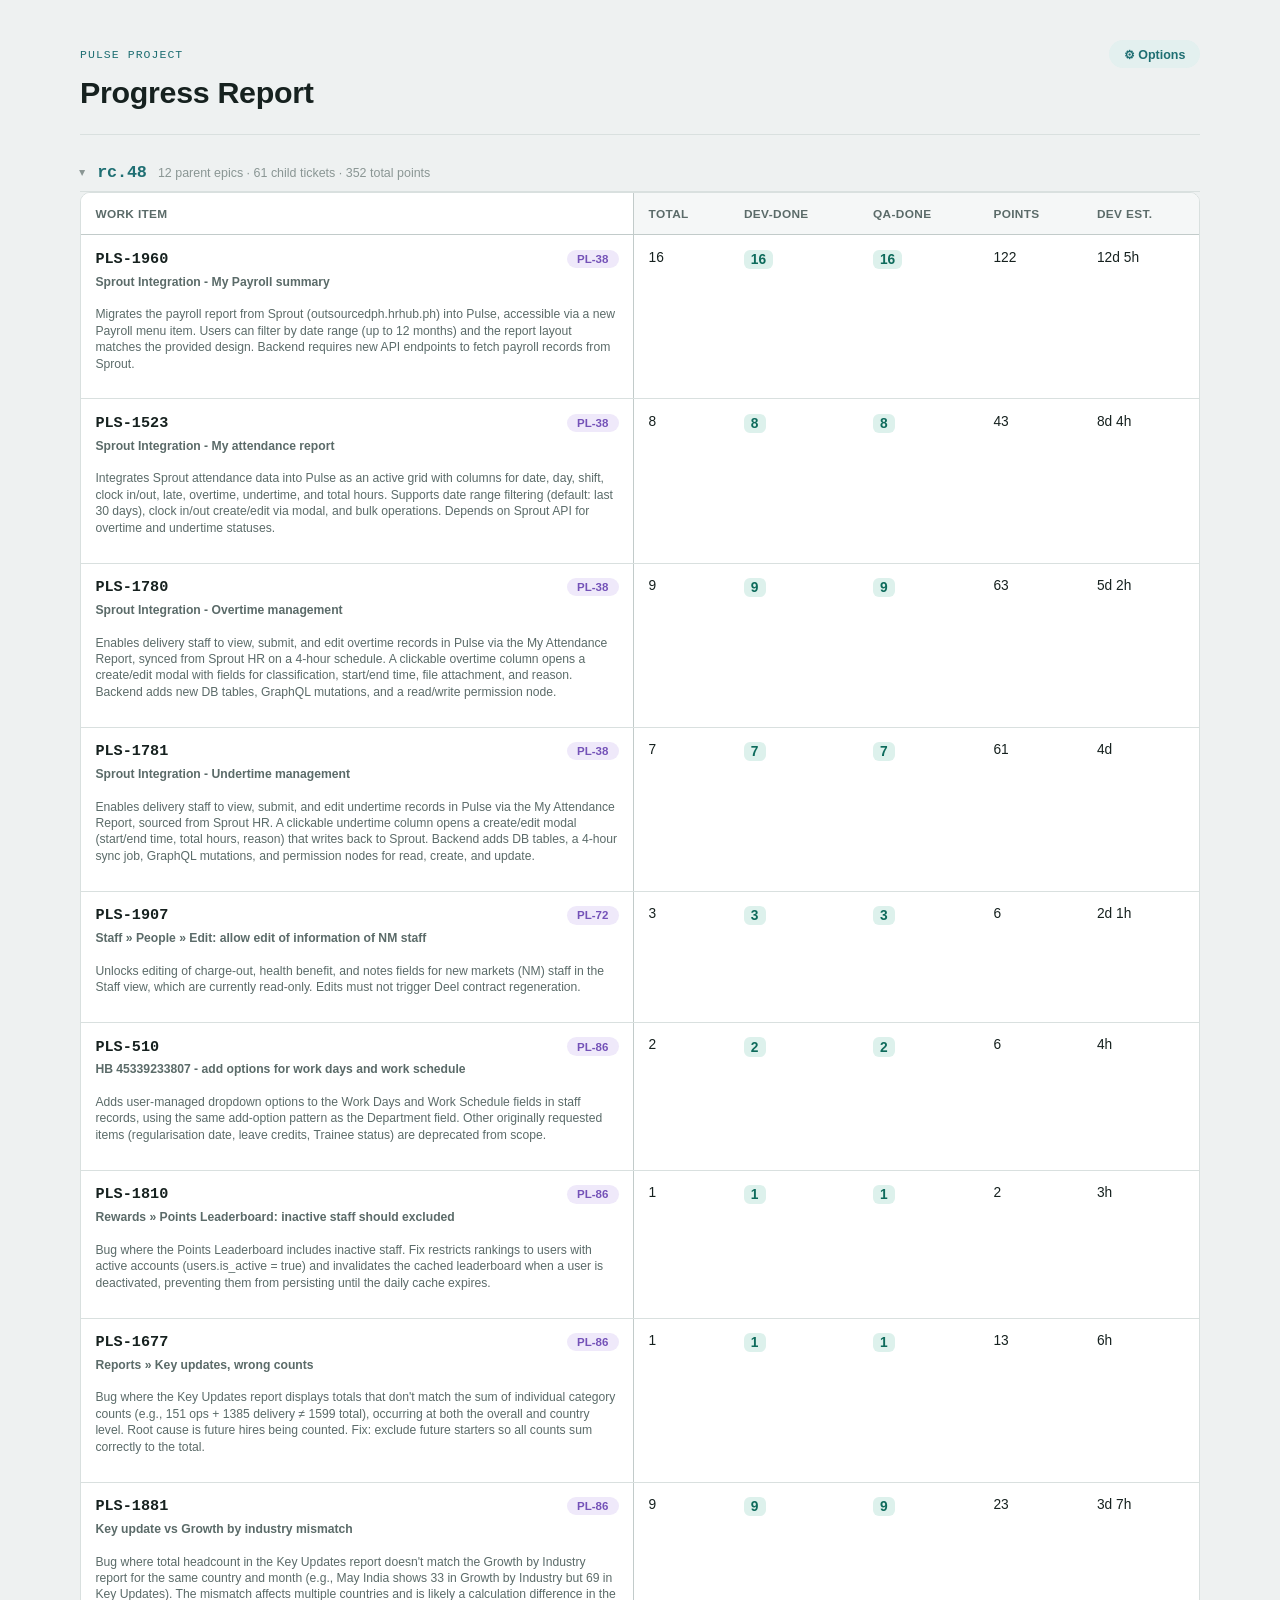
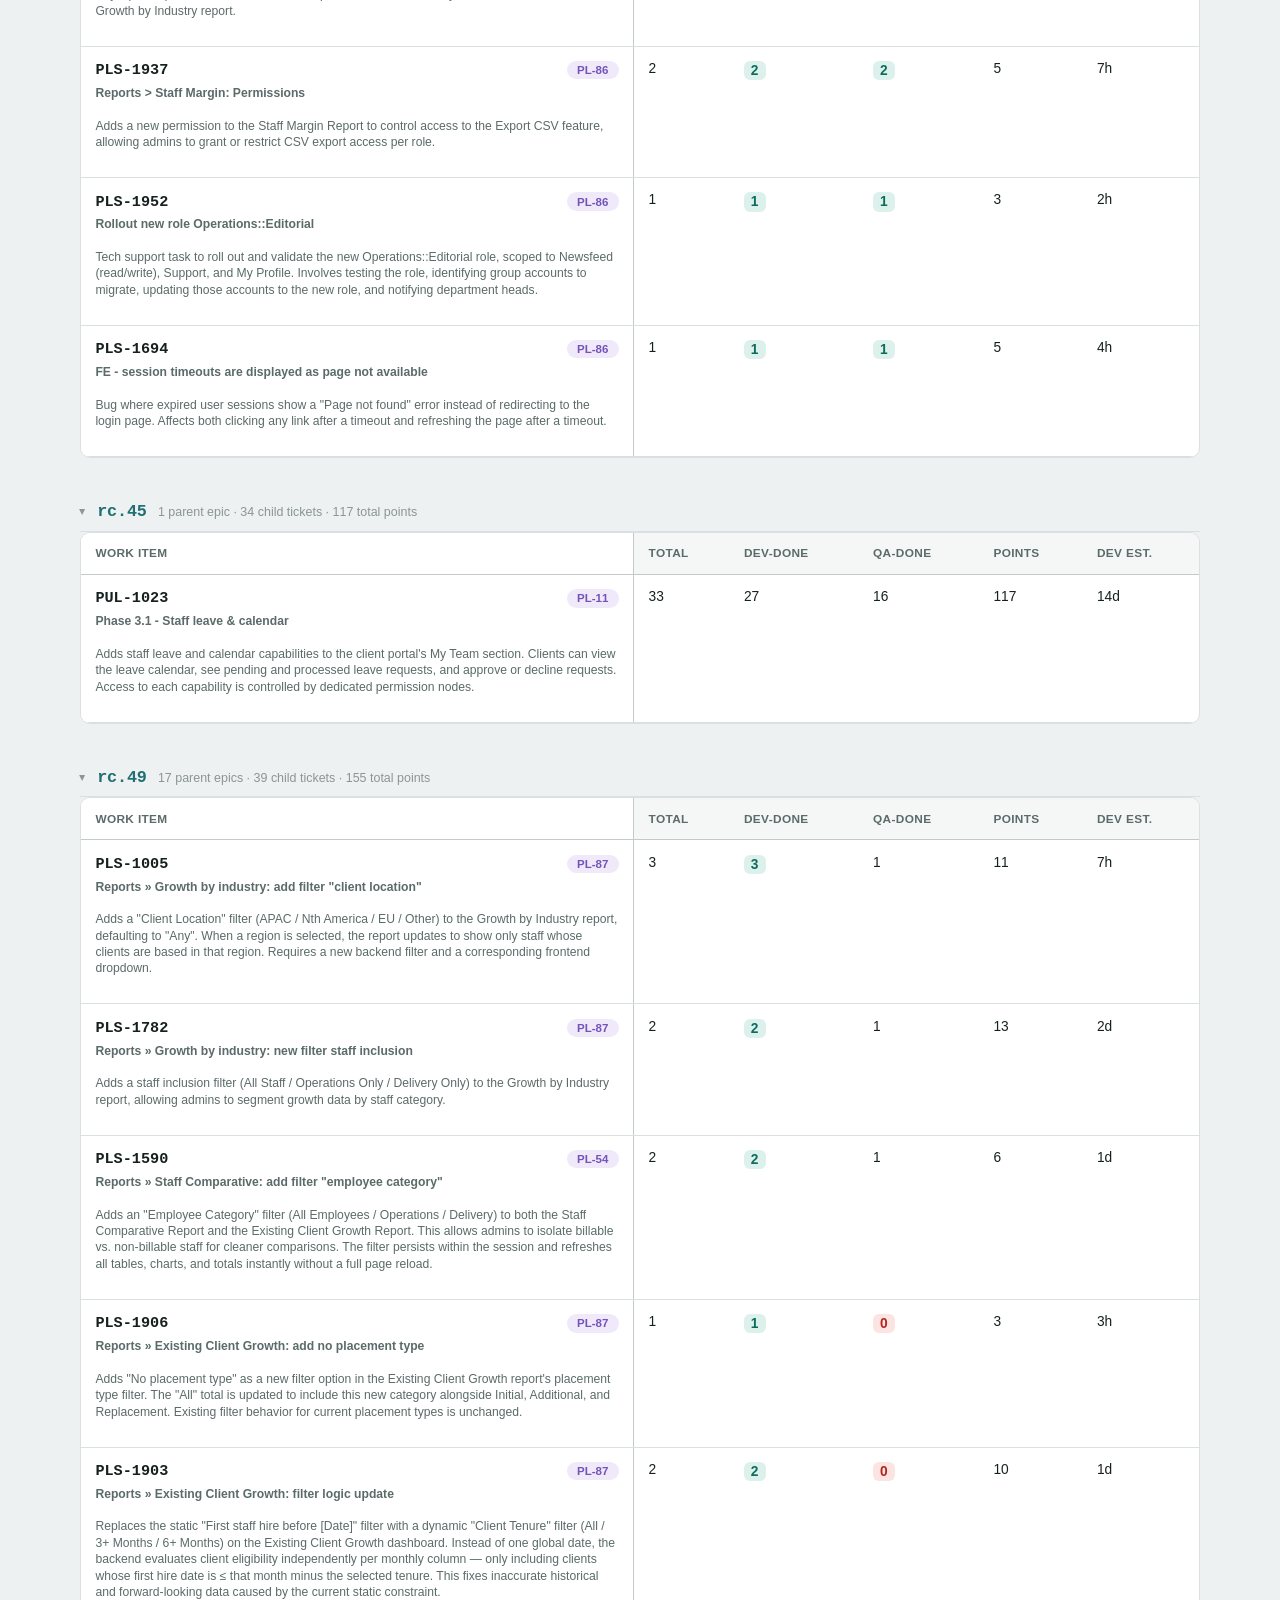
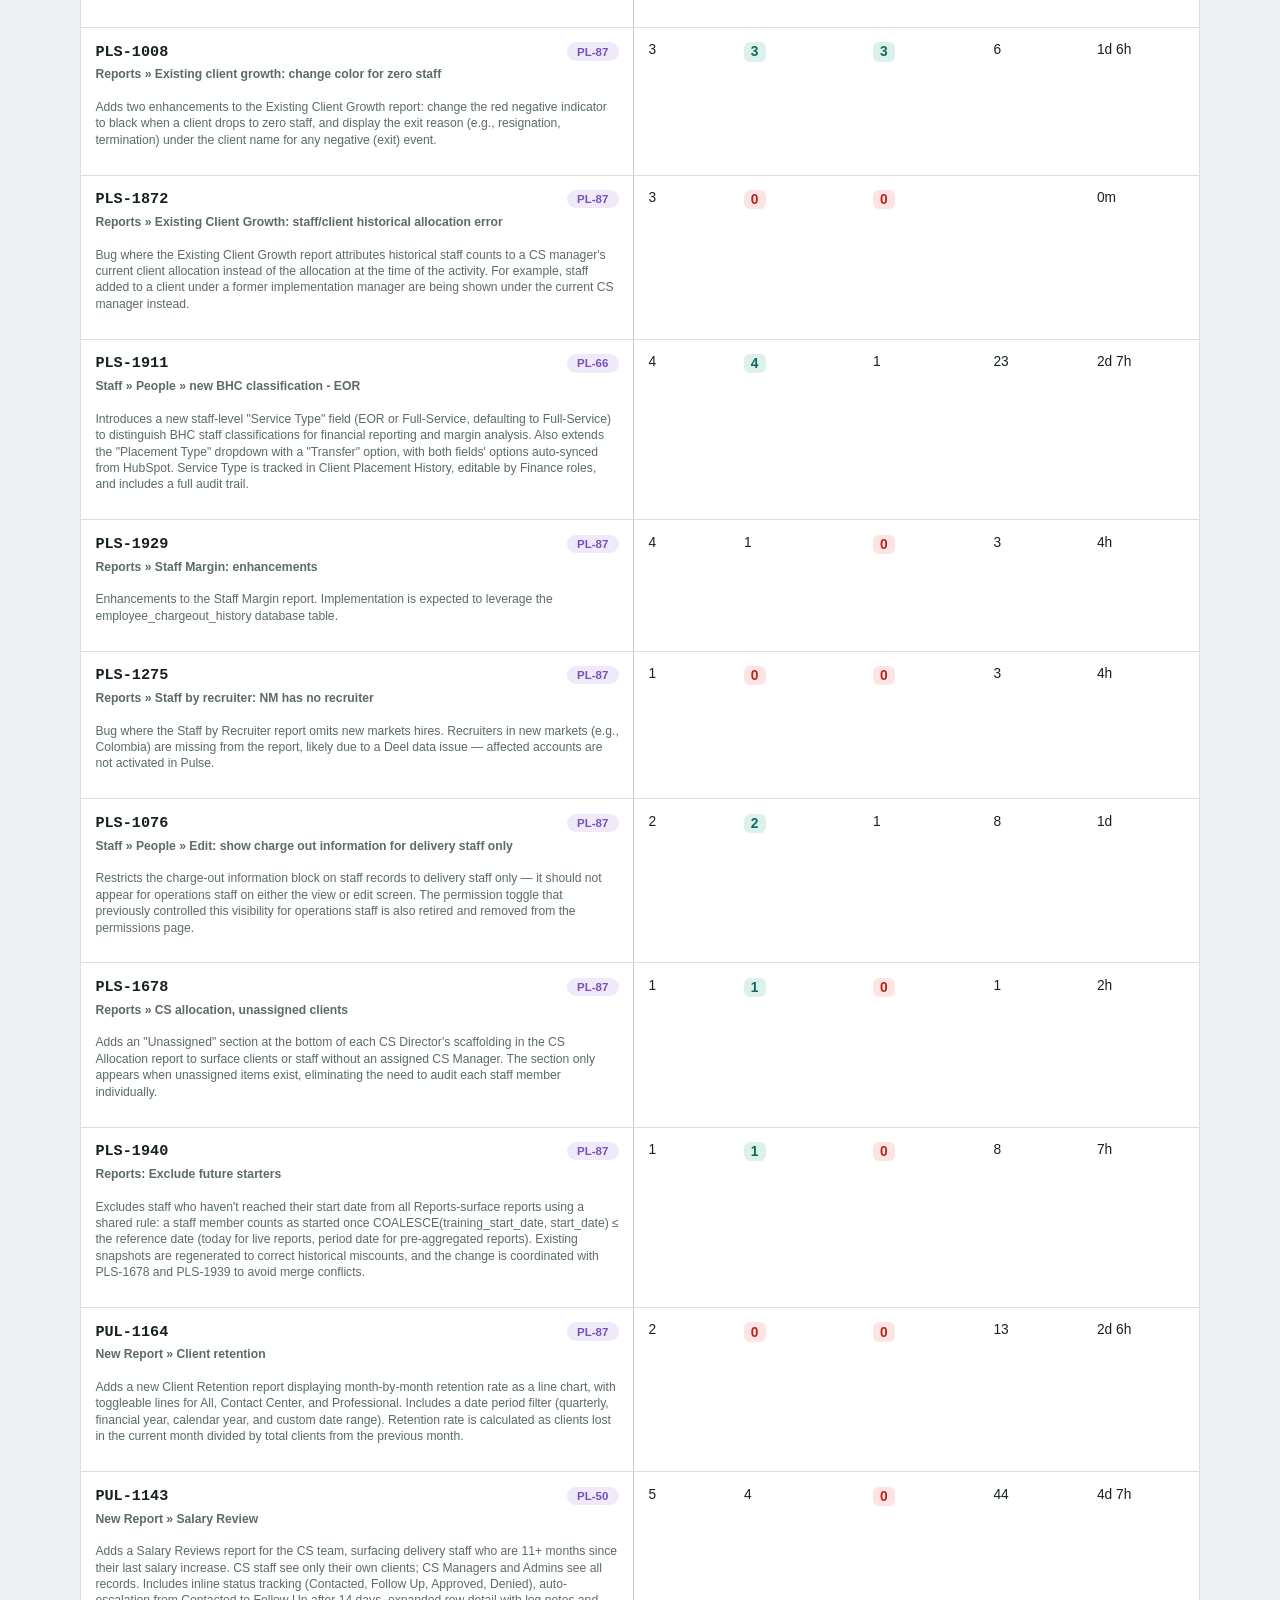
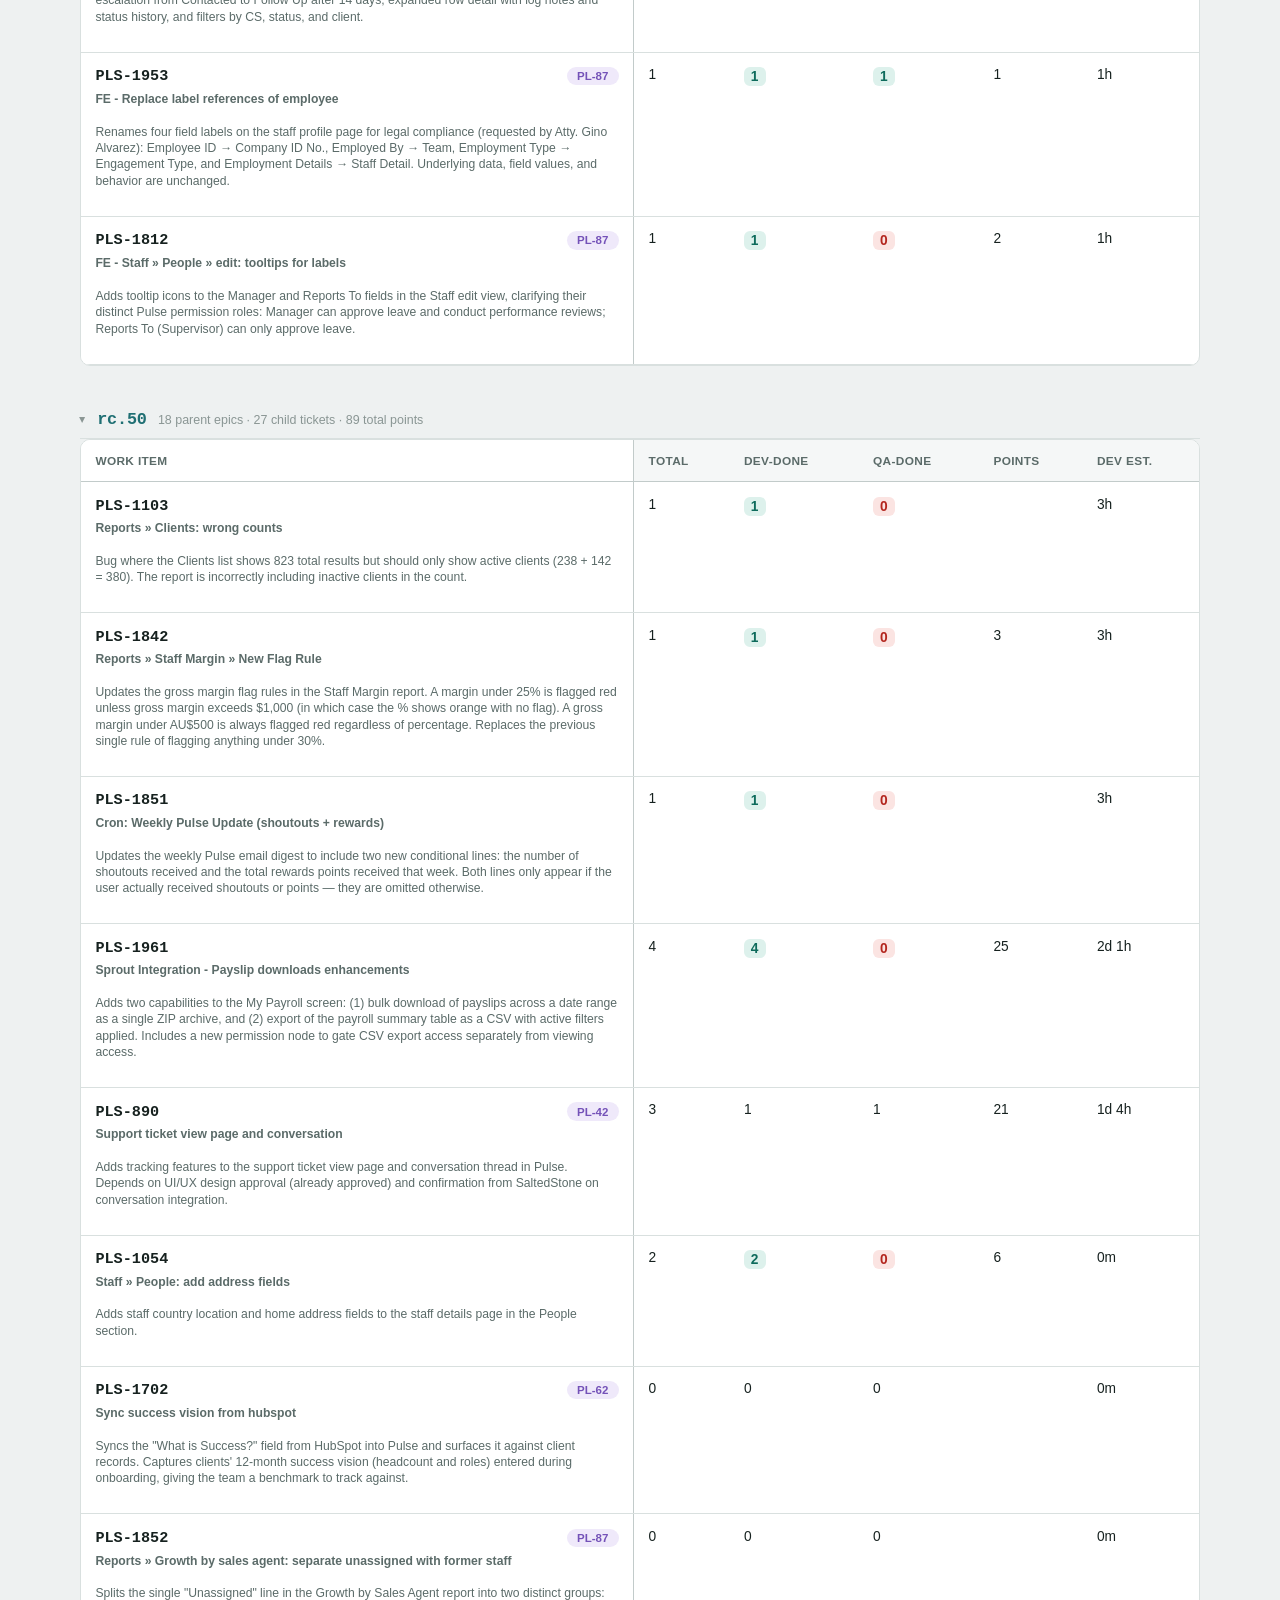
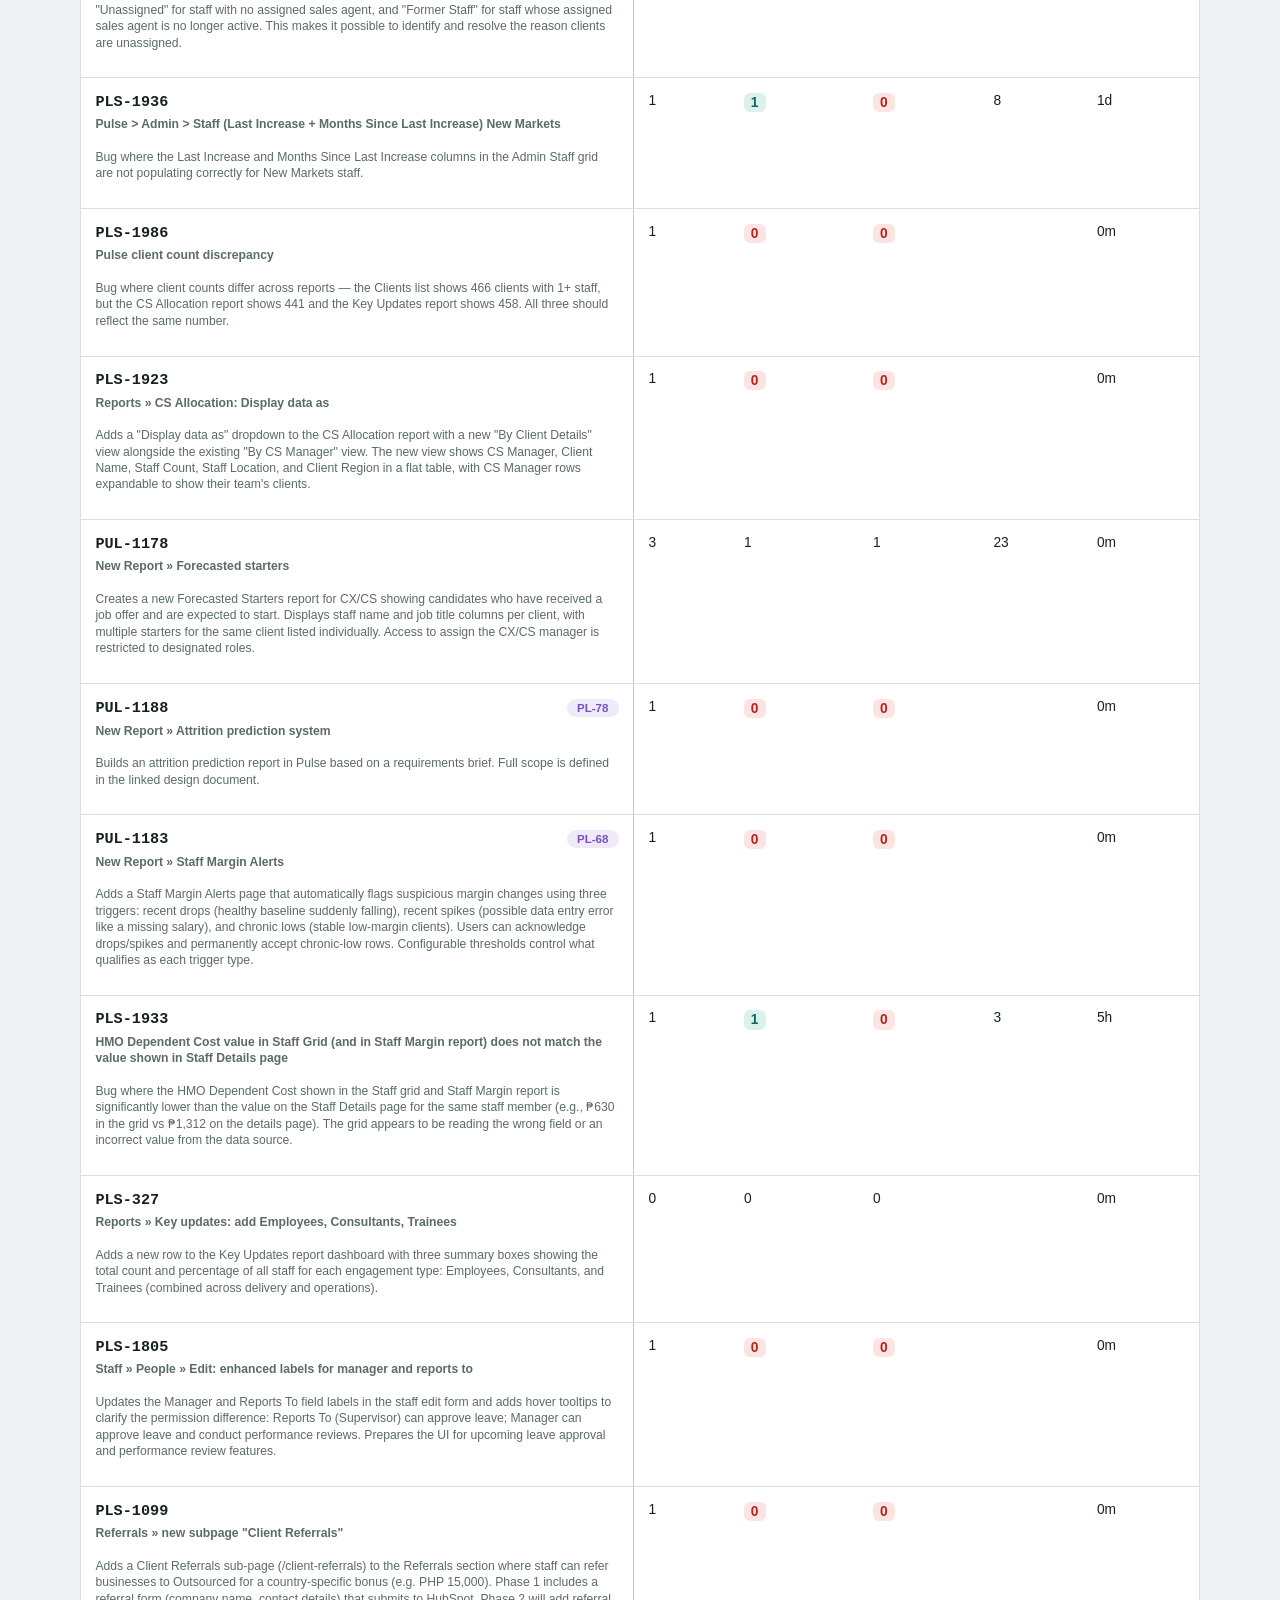
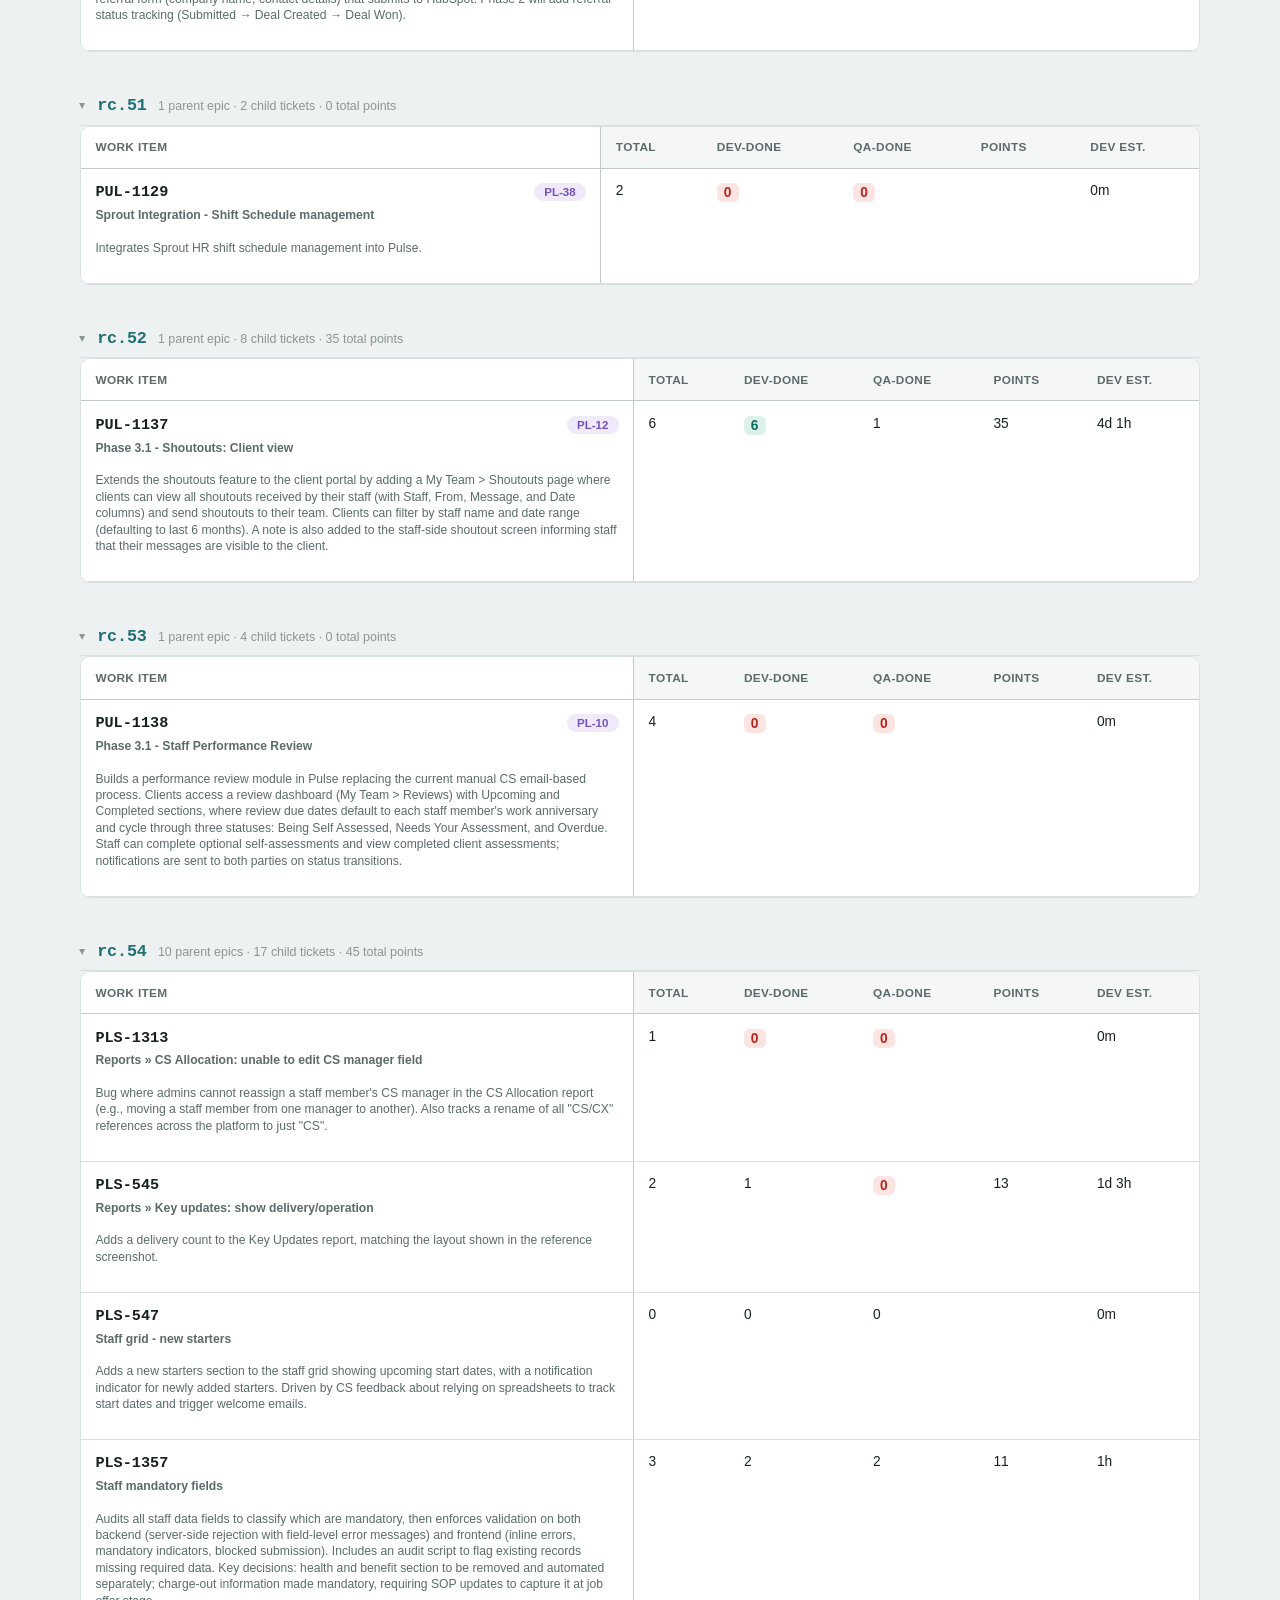
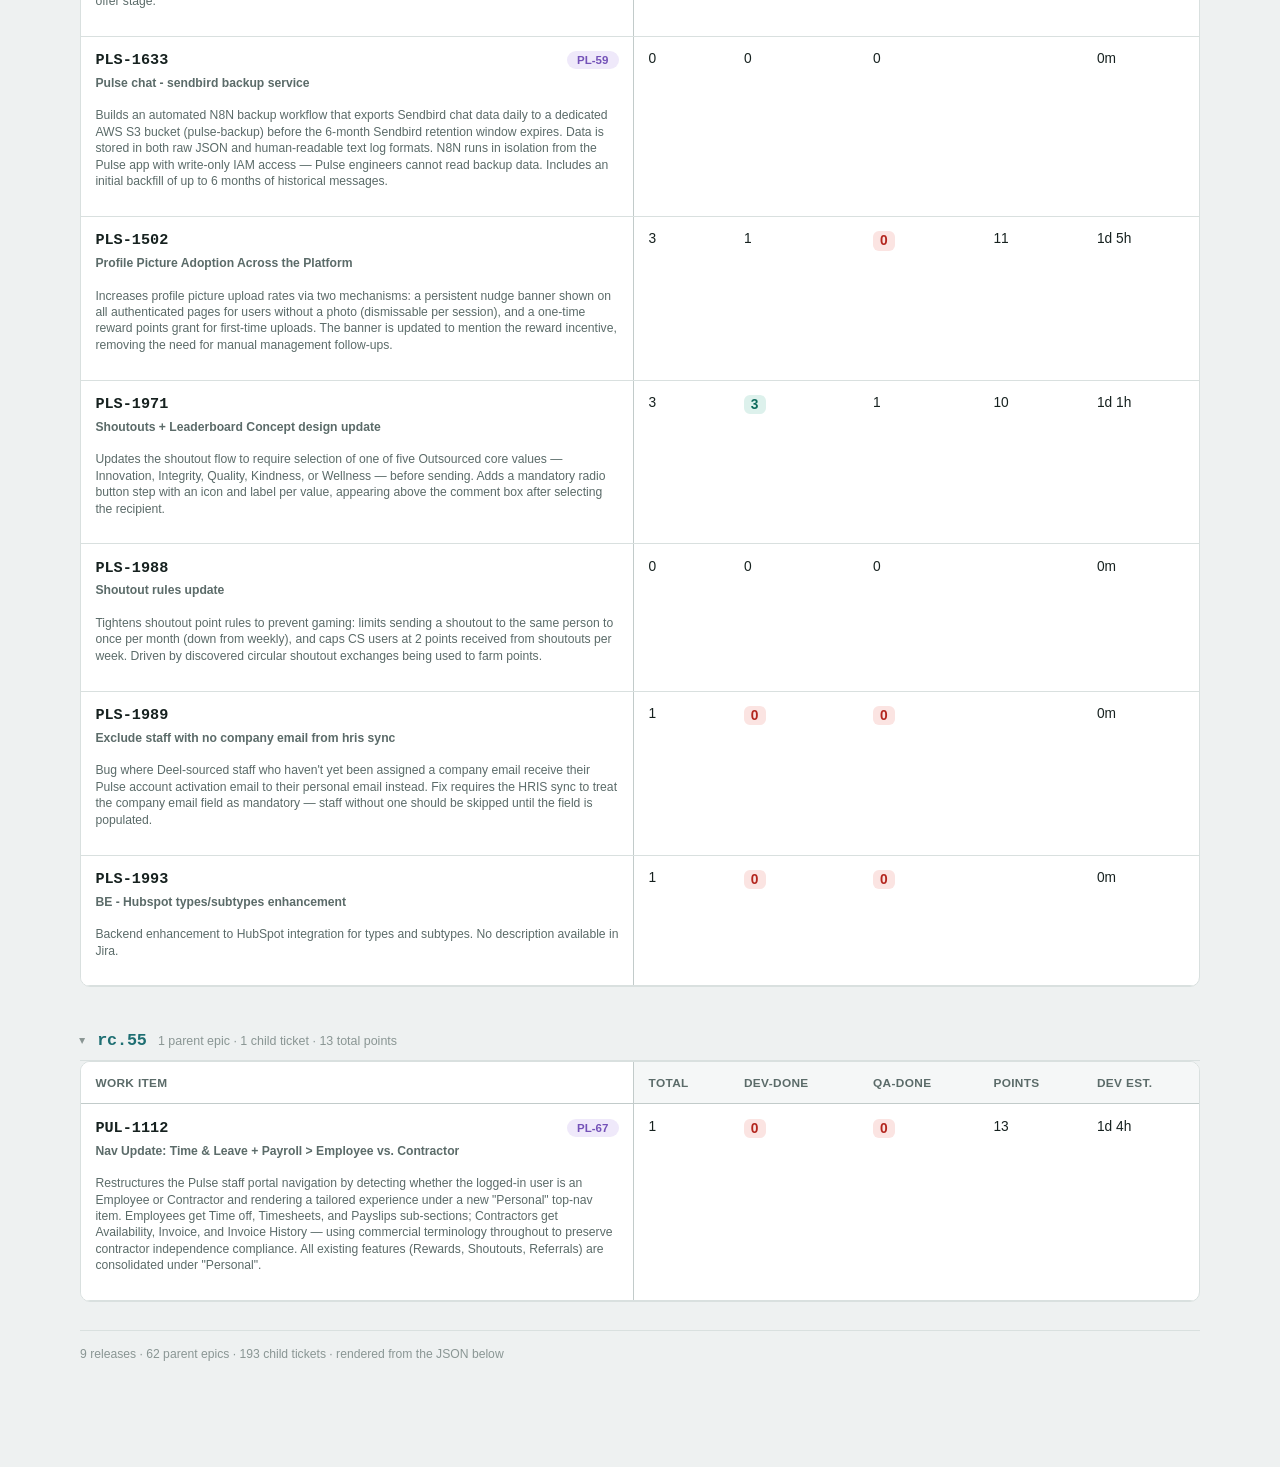
==== commit 1a00d727: "ui" ====
--- a/release-progress-report.html
+++ b/release-progress-report.html
@@ -32,6 +32,10 @@
       <label class="toggle-control">
         <input type="checkbox" id="toggle-monitor">
         <span>Show [Monitor only] column</span>
+      </label>
+      <label class="toggle-control">
+        <input type="checkbox" id="toggle-calendar">
+        <span>Show calendar</span>
       </label>
     </div>
   </dialog>
@@ -100,8 +104,8 @@
   </div>
 
   <script src="assets/progress-report/tickets.js"></script>
-  <script src="assets/progress-report/ticket-efforts.js"></script>
   <script src="assets/progress-report/ticket-status.js"></script>
+  <script src="assets/worklogs/worklogs-all-72695.js" ></script>
   <script src="assets/progress-report/main.js"></script>
 
 </body>
--- a/assets/progress-report/styles.css
+++ b/assets/progress-report/styles.css
@@ -413,6 +413,10 @@
     font-weight: 600;
   }
 
+  .summary-badge-transparent {
+    color: #000;
+  }
+
   .summary-badge-green {
     background: var(--status-done-bg);
     color: var(--status-done);
@@ -425,6 +429,90 @@
 
   #report-root.columns-collapsed .parent-stats {
     display: none;
+  }
+
+  .work-calendar h3 {
+    text-align: center;
+  }
+
+  tr.work-calendar {
+    display: none;
+  }
+
+  #report-root.show-calendar tr.work-calendar {
+    display: table-row;
+  }
+
+  .work-calendar-cell {
+    background: var(--surface-sunken);
+    padding-bottom: 4rem;
+  }
+
+  .work-calendar-cell h4 {
+    margin: 0 0 0.6rem;
+    font-family: var(--font-head);
+    font-size: 0.82rem;
+    font-weight: 600;
+    color: var(--text-muted);
+  }
+
+  .work-calendar-table {
+    width: 100%;
+    border-collapse: collapse;
+    font-size: 0.76rem;
+    background: var(--surface);
+    border: 1px solid var(--border);
+    border-radius: 8px;
+    overflow: hidden;
+    margin-top: 1rem;
+  }
+
+  .work-calendar-table th {
+    text-align: left;
+    padding: 0.5rem 0.6rem;
+    background: var(--surface-sunken);
+    color: var(--text-muted);
+    font-family: var(--font-head);
+    font-size: 0.68rem;
+    font-weight: 600;
+    letter-spacing: 0.03em;
+    text-transform: uppercase;
+    border-bottom: 1px solid var(--border-strong);
+  }
+
+  .work-calendar-table td {
+    padding: 0.5rem 0.6rem;
+    border-bottom: 1px solid var(--border);
+    border-right: 1px solid var(--border);
+    vertical-align: top;
+    width: 16.66%;
+  }
+
+  .work-calendar-table tr:last-child td {
+    border-bottom: none;
+  }
+
+  .work-calendar-table td:last-child {
+    border-right: none;
+  }
+
+  .calendar-week-cell {
+    font-family: var(--font-mono);
+    font-size: 0.7rem;
+    color: var(--text-muted);
+    white-space: nowrap;
+    background: var(--surface-sunken);
+  }
+
+  .calendar-entry {
+    font-family: var(--font-mono);
+    font-size: 0.7rem;
+  }
+
+  .calendar-entry + .calendar-entry {
+    margin-top: 0.4rem;
+    padding-top: 0.4rem;
+    border-top: 1px dashed var(--border);
   }
 
   .col-parent {
@@ -444,6 +532,23 @@
     font-variant-numeric: tabular-nums;
     text-align: left;
     margin: 0;
+    display: flex;
+    align-items: baseline;
+    justify-content: space-between;
+    gap: 0.6rem;
+  }
+
+  .parent-idea {
+    font-family: var(--font-body);
+    font-weight: 600;
+    font-size: 0.72rem;
+    font-variant-numeric: normal;
+    text-align: right;
+    display: inline-block;
+    background: var(--status-qa-review-bg);
+    color: var(--status-qa-review);
+    border-radius: 999px;
+    padding: 0.2rem 0.65rem;
   }
 
   .parent-summary, .parent-desc {
@@ -467,7 +572,7 @@
     display: flex;
     flex-direction: column;
     gap: 0.2rem;
-    max-width: 150px;
+    max-width: 250px;
   }
 
   .parent-stat {
@@ -485,10 +590,16 @@
     font-weight: 400;
   }
 
+  .parent-stat-label.dev_be_hours, .parent-stat-label.dev_fe_hours, 
+  .parent-stat-label.qa_hours, .parent-stat-label.qa_names, 
+  .parent-stat-label.dev_be_names, .parent-stat-label.dev_fe_names {
+    margin-left: 1rem;
+  }
+
   .parent-stat-value {
     font-family: var(--font-mono);
-    font-size: 0.78rem;
-    font-weight: 600;
+    font-size: 0.68rem;
+    font-weight: 400;
     font-variant-numeric: tabular-nums;
     color: var(--text);
   }
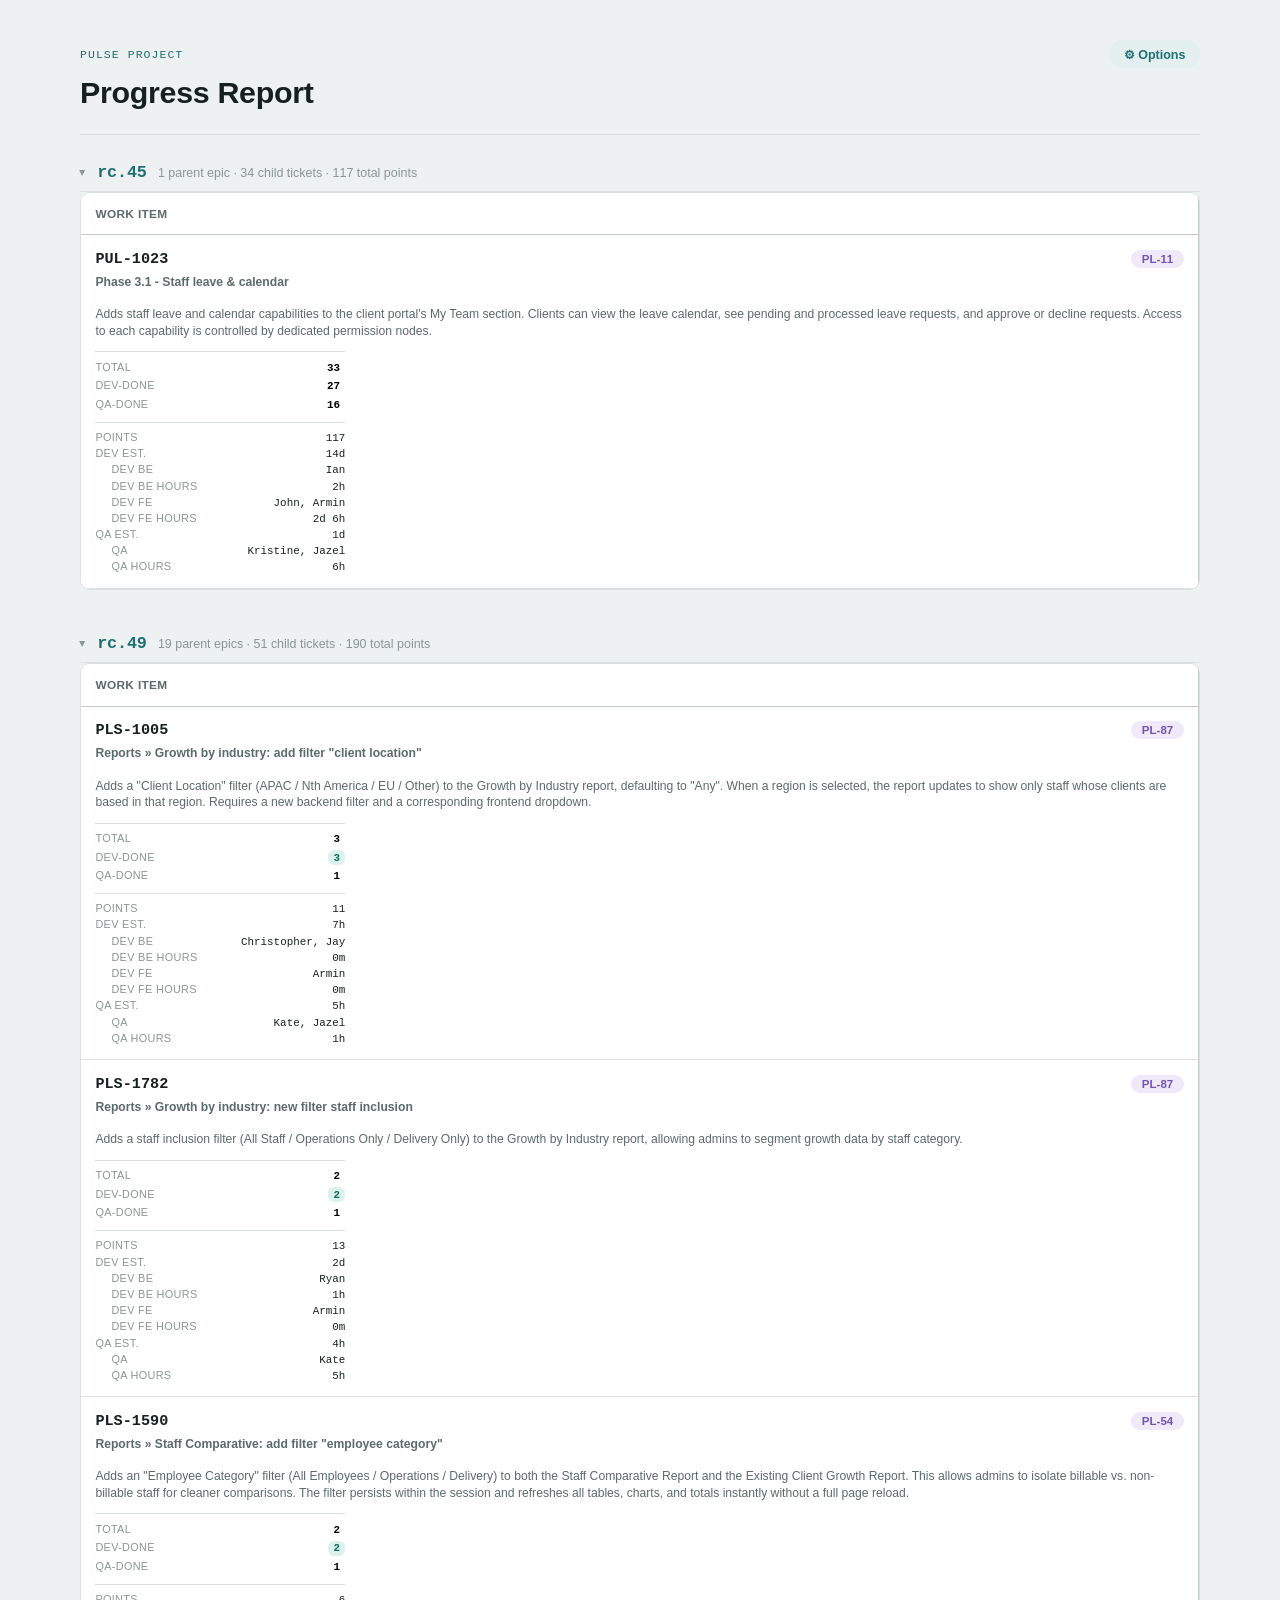
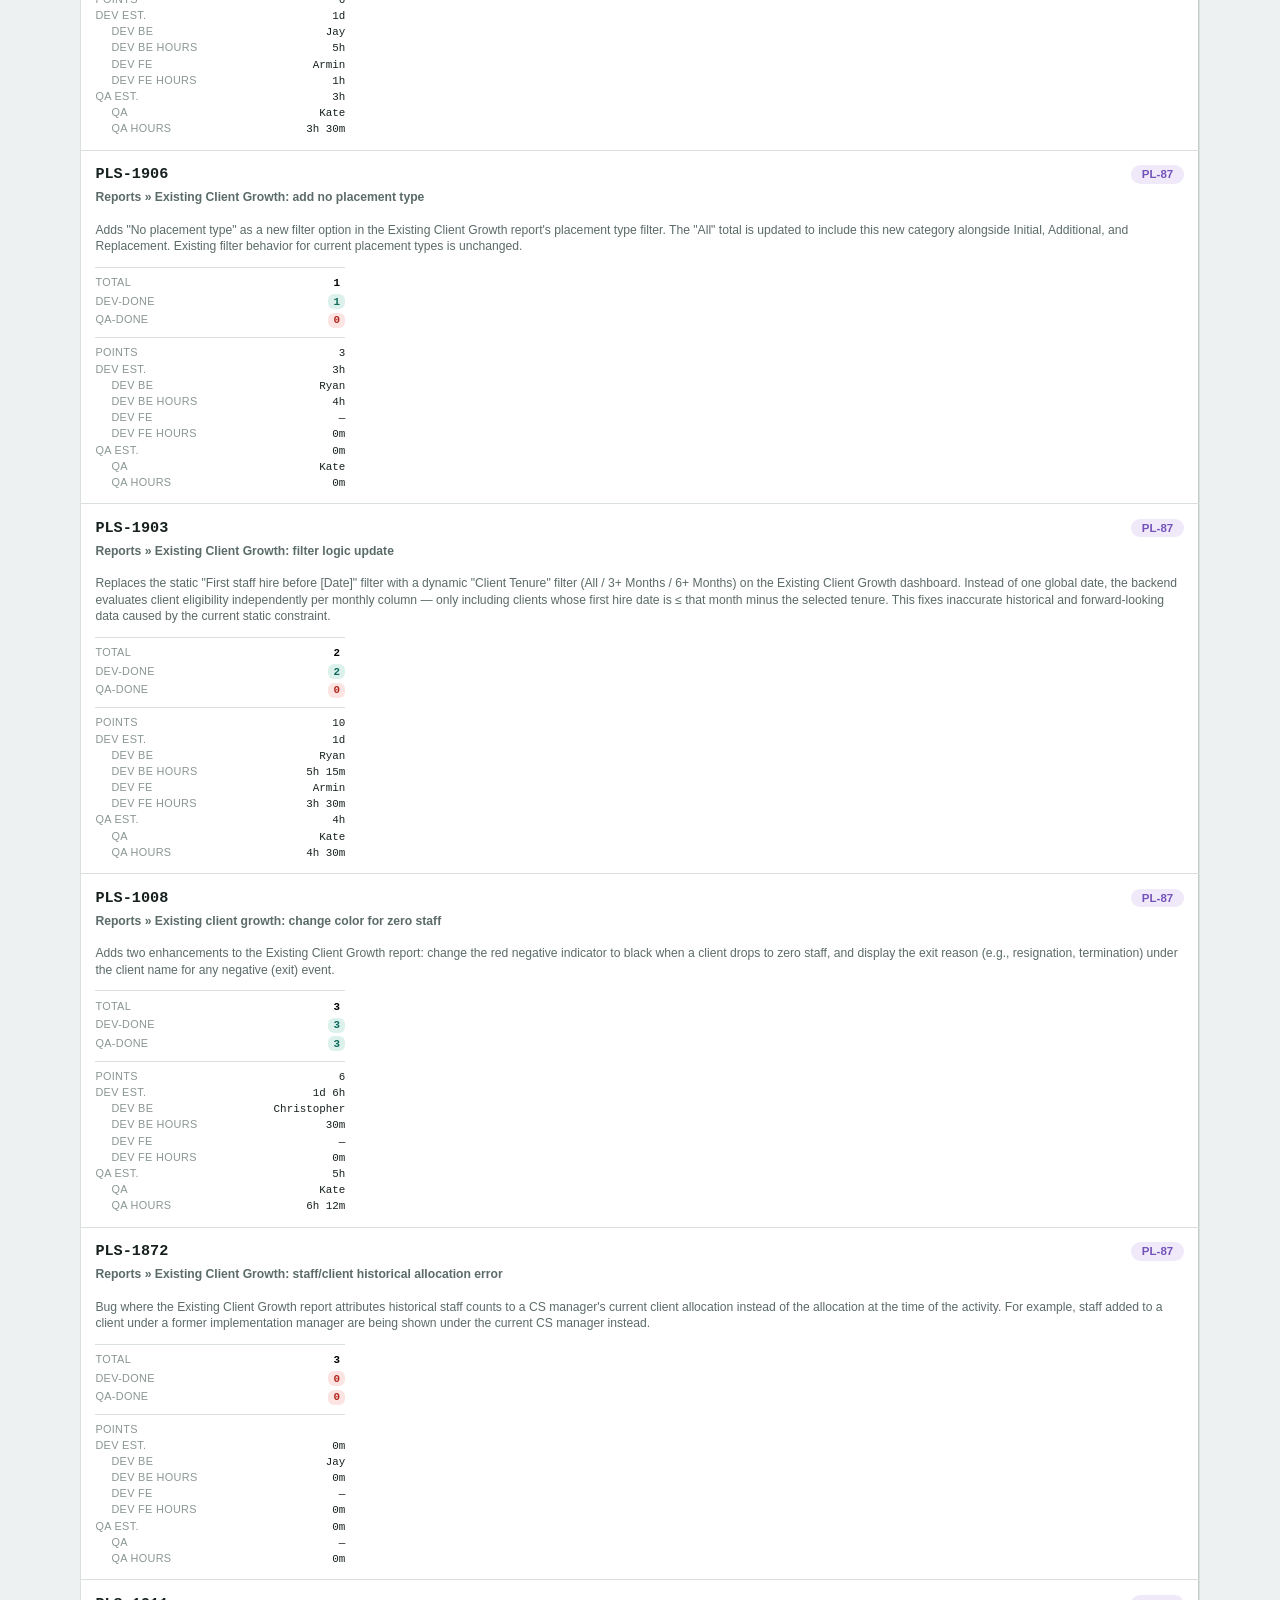
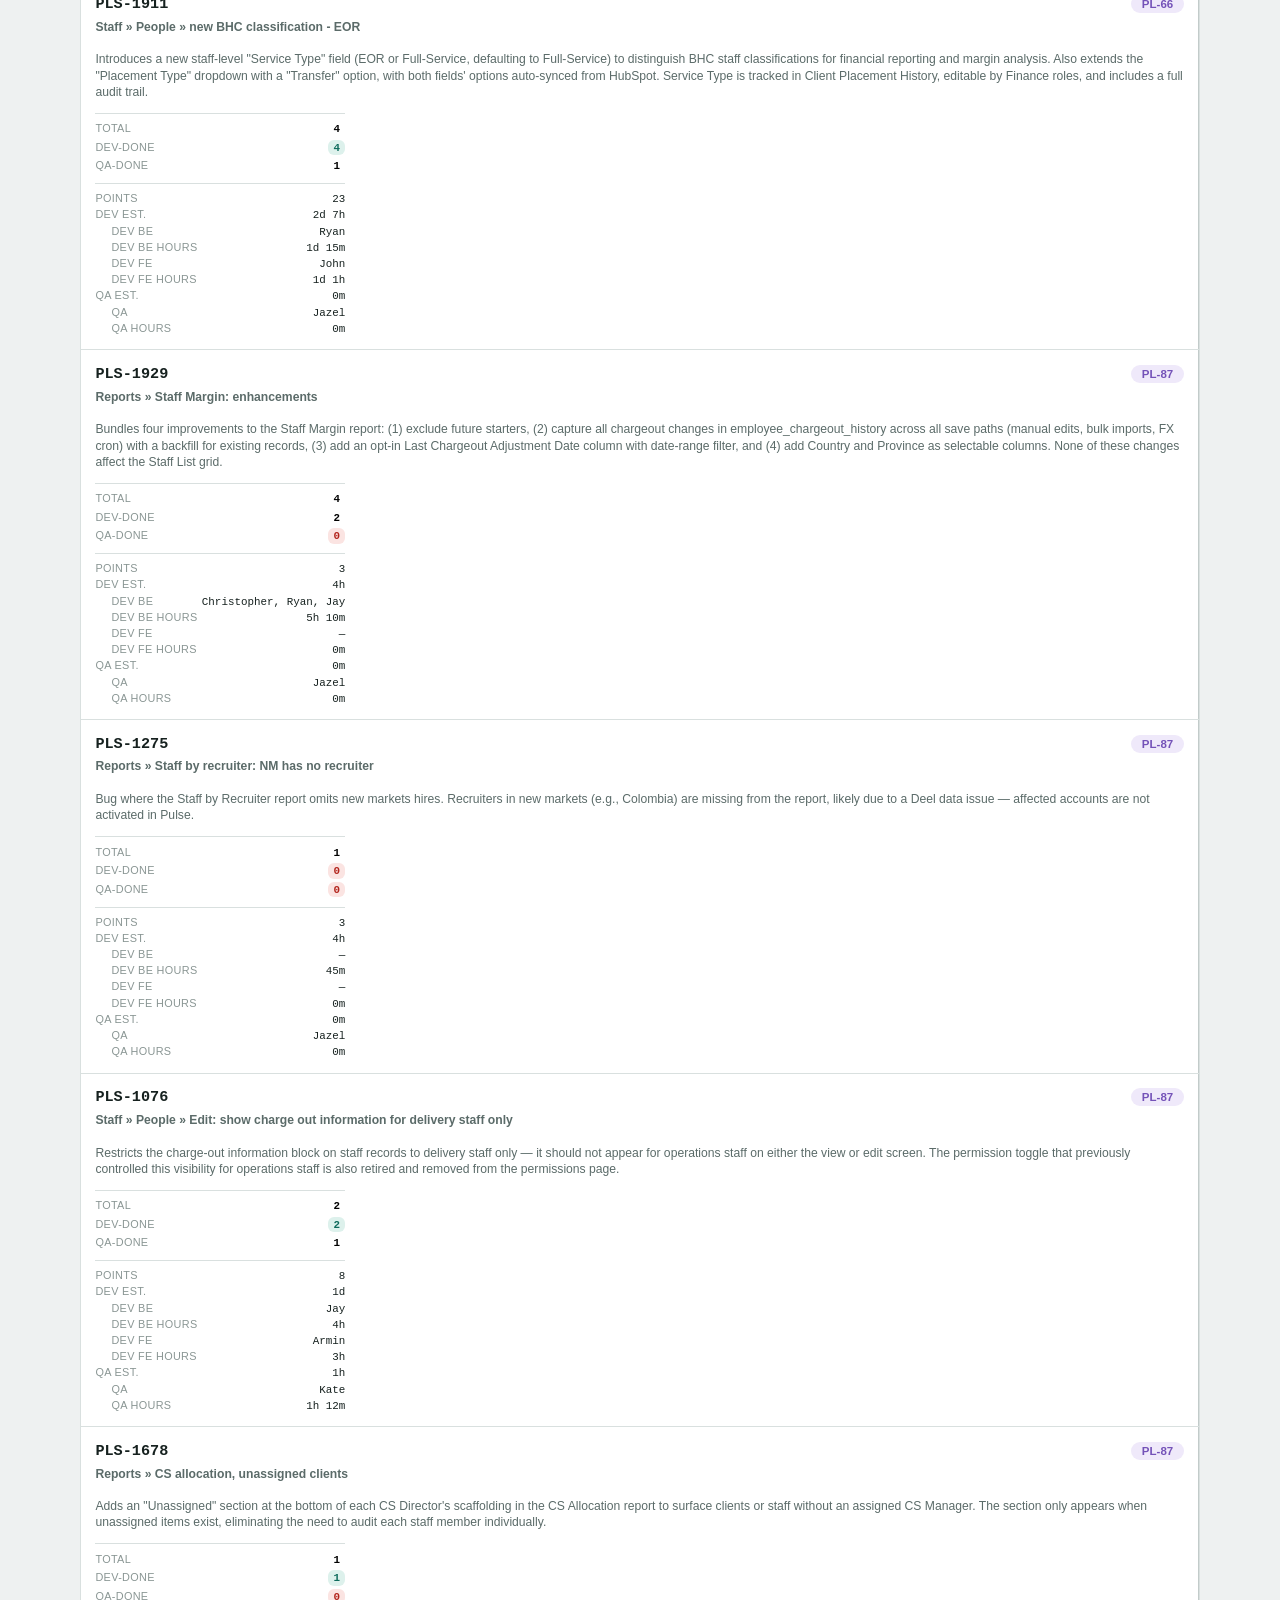
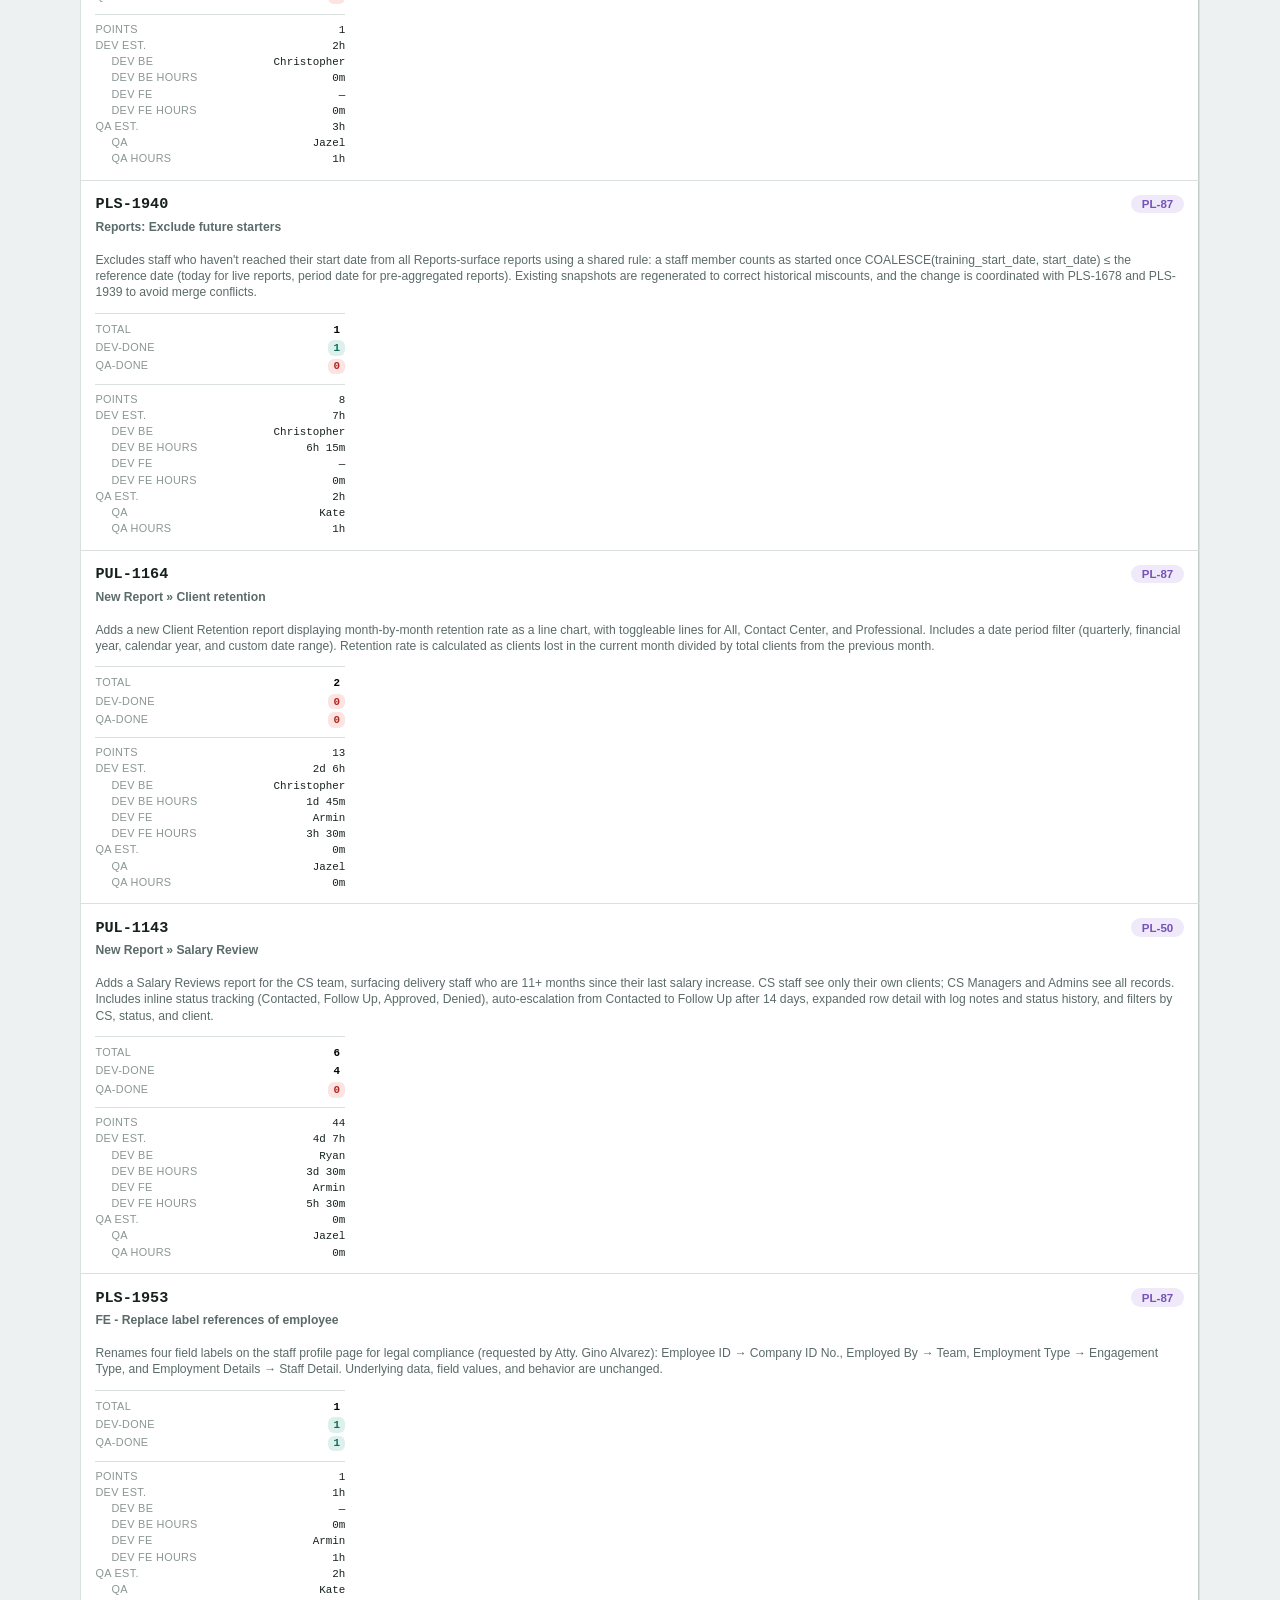
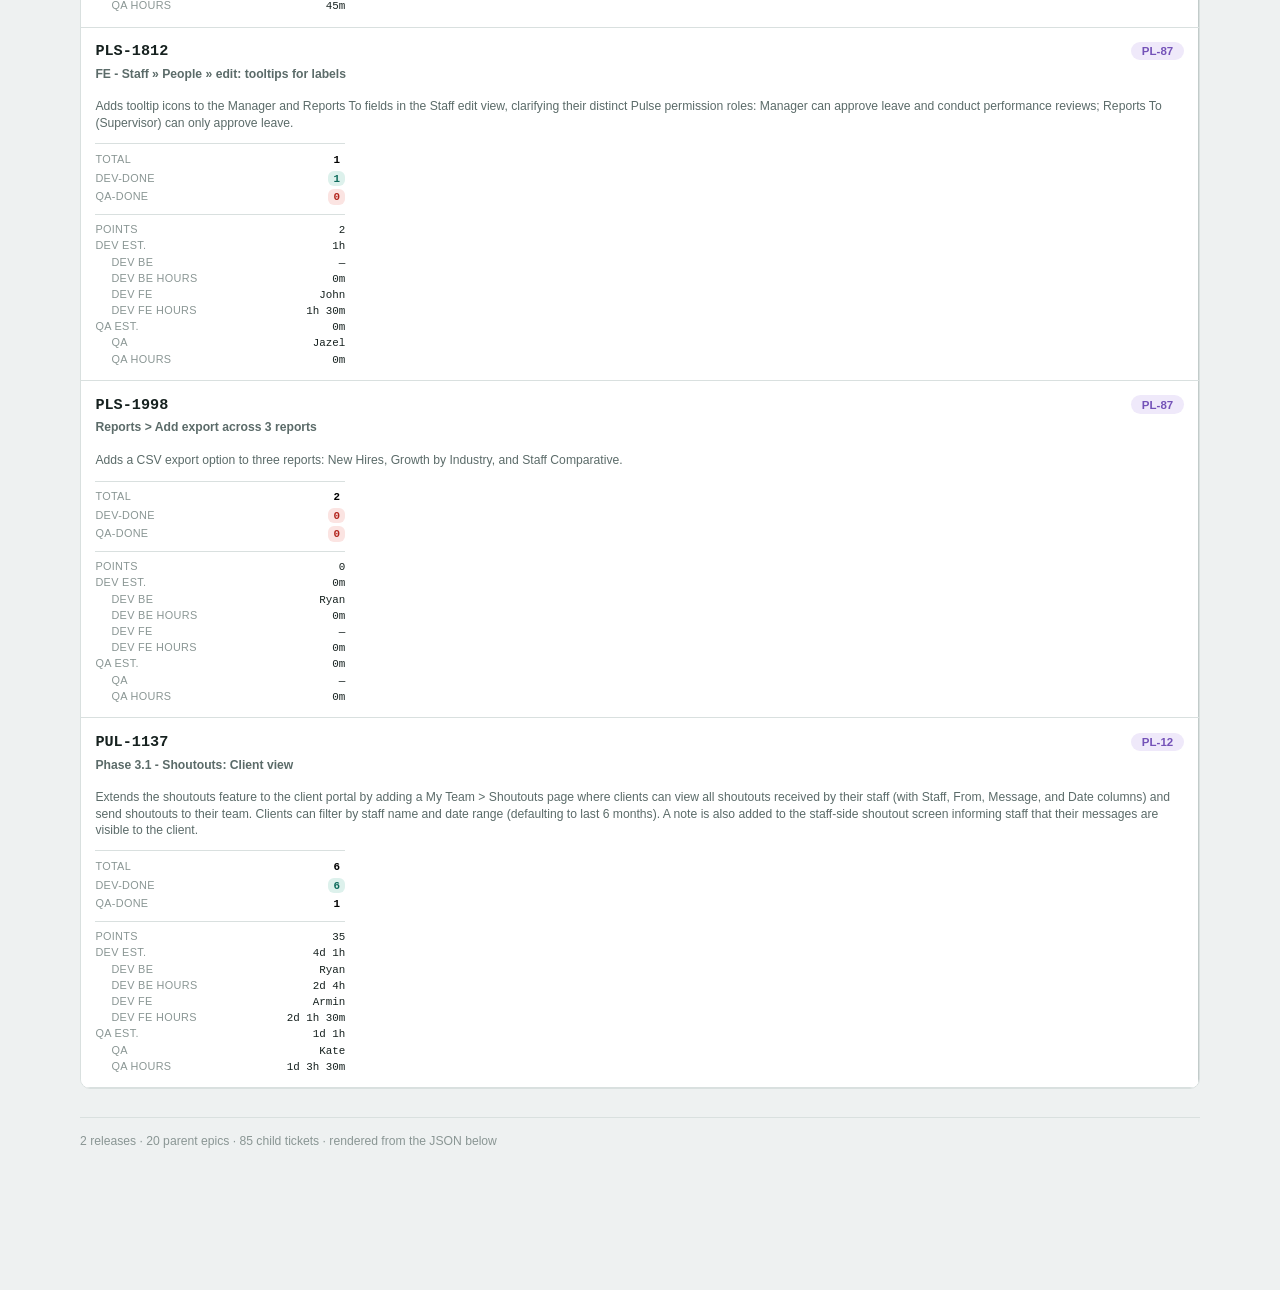
==== commit c930c83b: "report" ====
--- a/release-progress-report.html
+++ b/release-progress-report.html
@@ -27,11 +27,15 @@
     <div class="options-modal-body">
       <label class="toggle-control">
         <input type="checkbox" id="toggle-columns" checked>
-        <span>Hide Kanban view</span>
+        <span>Show Kanban view</span>
       </label>
       <label class="toggle-control">
         <input type="checkbox" id="toggle-monitor">
         <span>Show [Monitor only] column</span>
+      </label>
+      <label class="toggle-control">
+        <input type="checkbox" id="toggle-status">
+        <span>Show Status</span>
       </label>
       <label class="toggle-control">
         <input type="checkbox" id="toggle-calendar">
--- a/assets/progress-report/styles.css
+++ b/assets/progress-report/styles.css
@@ -240,6 +240,10 @@
     gap: 2.75rem;
   }
 
+  #release-no-release {
+    display: none;
+  }
+
   .release-section {
     display: flex;
     flex-direction: column;
@@ -355,8 +359,15 @@
   table {
     border-collapse: collapse;
     width: 100%;
+    font-size: 0.86rem;
+  }
+
+  /* Only force the wide multi-column layout when the status (Kanban) columns
+     are actually visible — otherwise the leftover width balloons into
+     .col-parent well past its own max-width, since table auto-layout doesn't
+     reliably honor max-width on table cells. */
+  #report-root:not(.columns-collapsed).show-status table {
     min-width: 980px;
-    font-size: 0.86rem;
   }
 
   thead th {
@@ -402,6 +413,16 @@
 
   #report-root.columns-collapsed th.summary-col,
   #report-root.columns-collapsed td.summary-cell {
+    display: table-cell;
+  }
+
+  th.status-col,
+  td.status-cell {
+    display: none;
+  }
+
+  #report-root:not(.columns-collapsed).show-status th.status-col,
+  #report-root:not(.columns-collapsed).show-status td.status-cell {
     display: table-cell;
   }
 
@@ -559,6 +580,7 @@
     line-height: 1.35;
     white-space: normal;
     text-align: left;
+    overflow-wrap: anywhere;
   }
 
   .parent-summary {
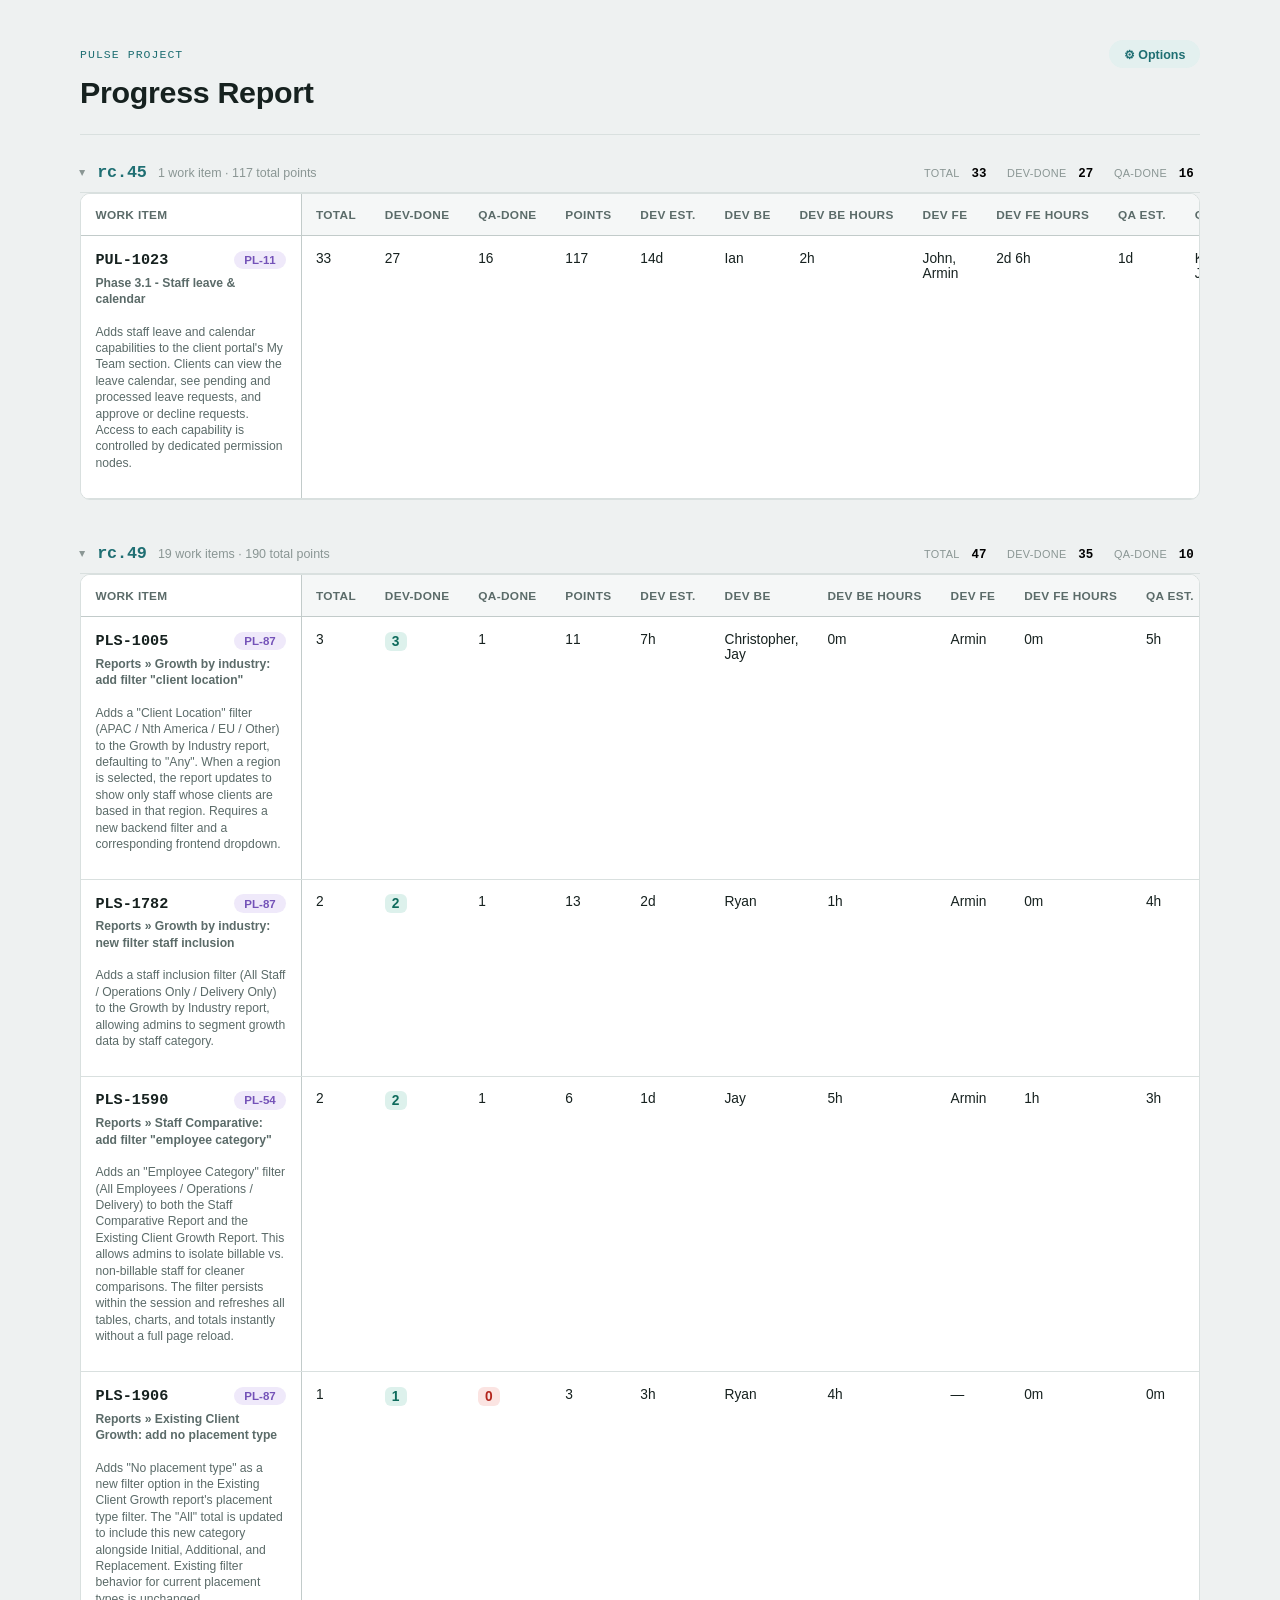
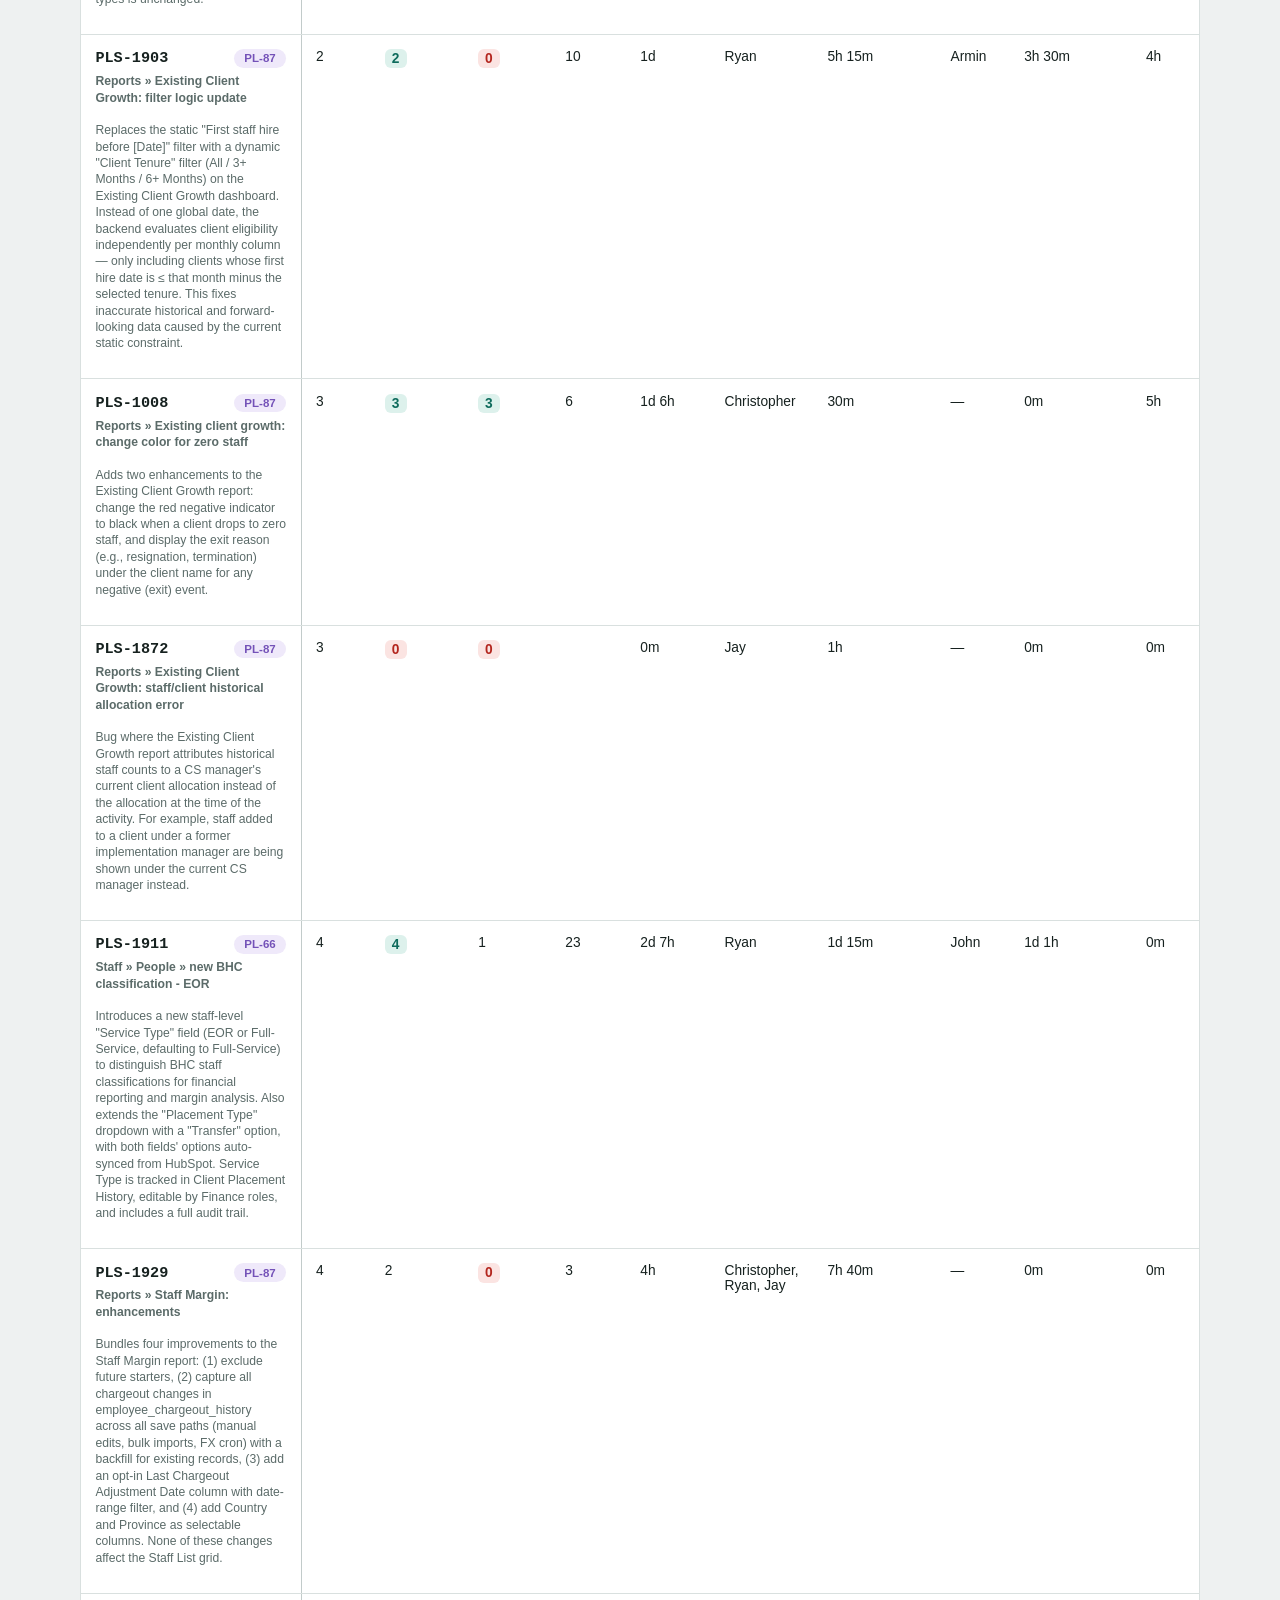
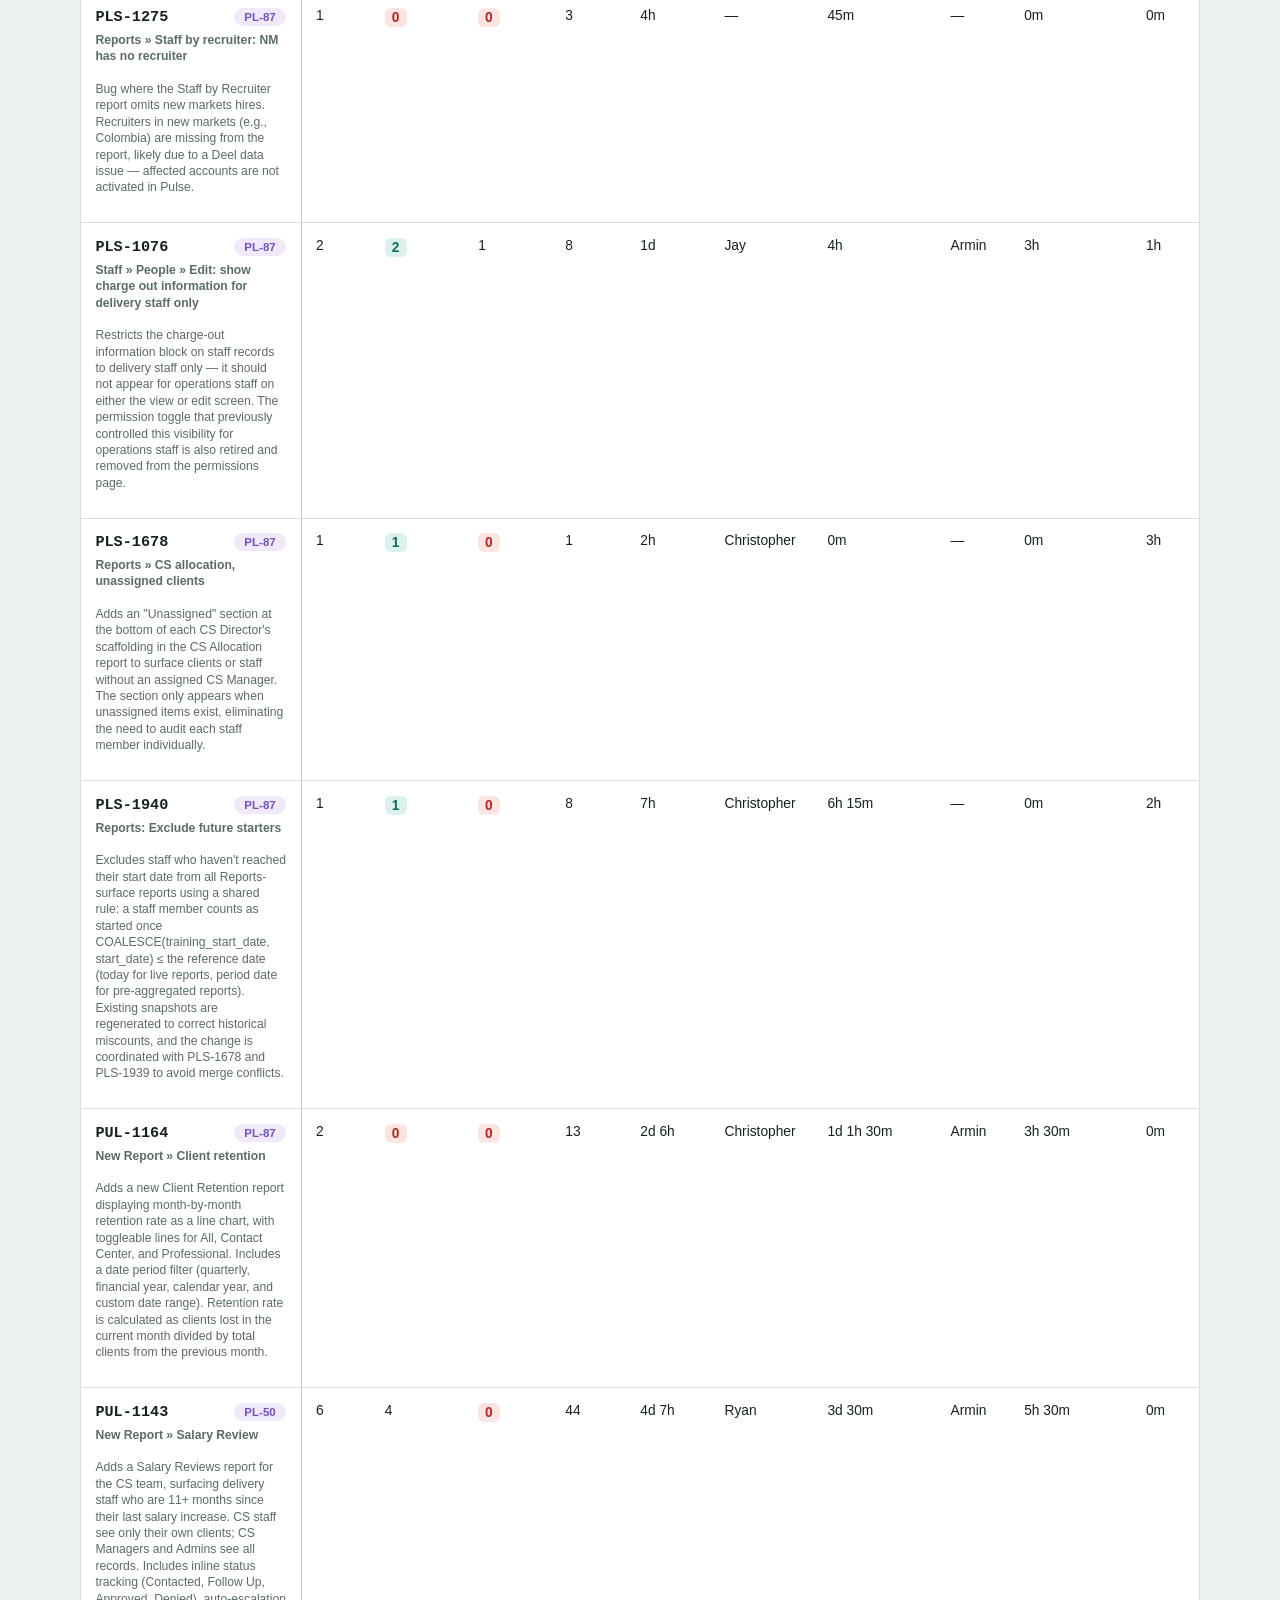
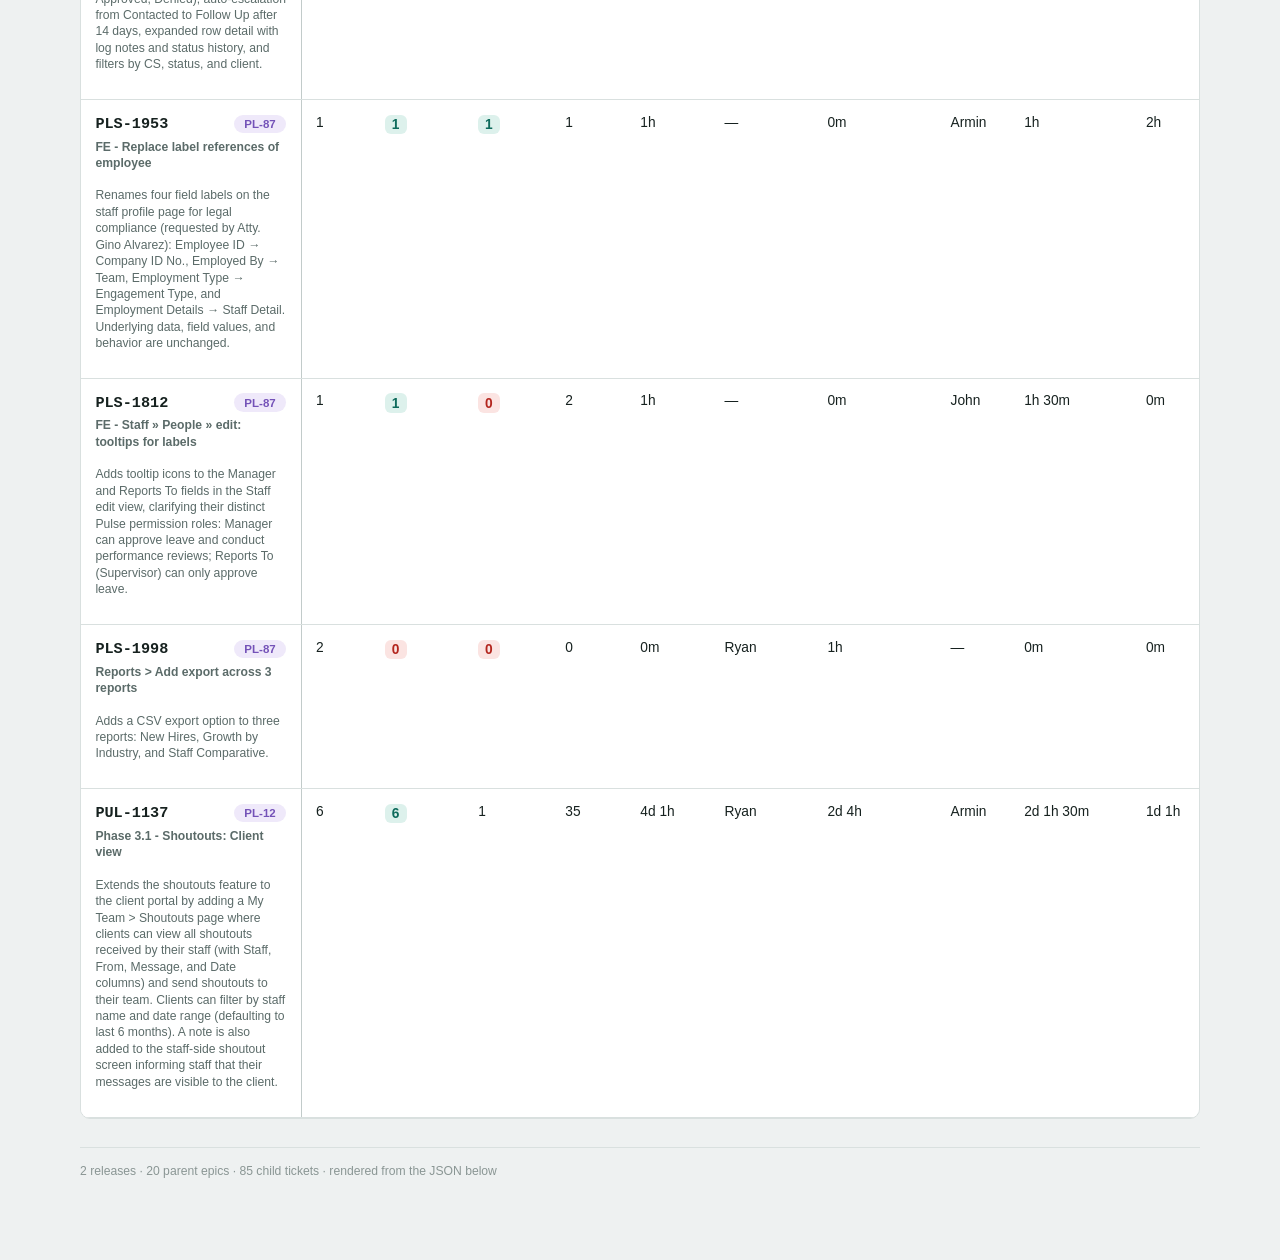
==== commit 57d894d1: "ui" ====
--- a/release-progress-report.html
+++ b/release-progress-report.html
@@ -26,7 +26,7 @@
     </div>
     <div class="options-modal-body">
       <label class="toggle-control">
-        <input type="checkbox" id="toggle-columns" checked>
+        <input type="checkbox" id="toggle-columns">
         <span>Show Kanban view</span>
       </label>
       <label class="toggle-control">
--- a/assets/progress-report/styles.css
+++ b/assets/progress-report/styles.css
@@ -294,6 +294,35 @@
     font-variant-numeric: tabular-nums;
   }
 
+  .release-stats {
+    display: flex;
+    align-items: baseline;
+    gap: 0.9rem;
+    margin-left: auto;
+  }
+
+  .release-stats .parent-stat {
+    display: flex;
+    align-items: baseline;
+    gap: 0.35rem;
+  }
+
+  .release-stats .parent-stat-label {
+    font-size: 0.68rem;
+    letter-spacing: 0.03em;
+    text-transform: uppercase;
+    color: var(--text-faint);
+    font-weight: 400;
+  }
+
+  .release-stats .parent-stat-value {
+    font-family: var(--font-mono);
+    font-size: 0.78rem;
+    font-weight: 600;
+    font-variant-numeric: tabular-nums;
+    color: var(--text);
+  }
+
   .toggle-control {
     display: inline-flex;
     align-items: center;
@@ -362,12 +391,42 @@
     font-size: 0.86rem;
   }
 
-  /* Only force the wide multi-column layout when the status (Kanban) columns
-     are actually visible — otherwise the leftover width balloons into
-     .col-parent well past its own max-width, since table auto-layout doesn't
-     reliably honor max-width on table cells. */
-  #report-root:not(.columns-collapsed).show-status table {
-    min-width: 980px;
+  #report-root:not(.columns-collapsed) table {
+    min-width: 600px;
+  }
+
+  /* work-item (.col-parent) is always shown. status-col and summary-col are
+     mutually exclusive: status-col shows when the Kanban toggle is checked
+     (not collapsed), summary-col shows when it's unchecked (collapsed). */
+  th.status-col,
+  td.status-cell {
+    display: none;
+  }
+
+  #report-root:not(.columns-collapsed) th.status-col,
+  #report-root:not(.columns-collapsed) td.status-cell {
+    display: table-cell;
+  }
+
+  th.summary-col,
+  td.summary-cell {
+    display: none;
+  }
+
+  #report-root.columns-collapsed th.summary-col,
+  #report-root.columns-collapsed td.summary-cell {
+    display: table-cell;
+  }
+
+  /* The per-parent stats card (.parent-stats) has its own toggle-linked
+     rule further down, next to its base style. */
+
+  tr.work-calendar {
+    display: none;
+  }
+
+  #report-root.show-calendar tr.work-calendar {
+    display: table-row;
   }
 
   thead th {
@@ -401,31 +460,6 @@
     border-bottom: none;
   }
 
-  th.summary-col,
-  td.summary-cell {
-    display: none;
-  }
-
-  #report-root.columns-collapsed thead th:not(.col-parent):not(.summary-col),
-  #report-root.columns-collapsed tbody td:not(.col-parent):not(.summary-cell) {
-    display: none;
-  }
-
-  #report-root.columns-collapsed th.summary-col,
-  #report-root.columns-collapsed td.summary-cell {
-    display: table-cell;
-  }
-
-  th.status-col,
-  td.status-cell {
-    display: none;
-  }
-
-  #report-root:not(.columns-collapsed).show-status th.status-col,
-  #report-root:not(.columns-collapsed).show-status td.status-cell {
-    display: table-cell;
-  }
-
   .summary-badge {
     display: inline-block;
     min-width: 1.6em;
@@ -448,20 +482,8 @@
     color: var(--status-danger);
   }
 
-  #report-root.columns-collapsed .parent-stats {
-    display: none;
-  }
-
   .work-calendar h3 {
     text-align: center;
-  }
-
-  tr.work-calendar {
-    display: none;
-  }
-
-  #report-root.show-calendar tr.work-calendar {
-    display: table-row;
   }
 
   .work-calendar-cell {
@@ -478,7 +500,8 @@
   }
 
   .work-calendar-table {
-    width: 100%;
+    min-width: 600px;
+    max-width: 1400px;
     border-collapse: collapse;
     font-size: 0.76rem;
     background: var(--surface);
@@ -595,6 +618,10 @@
     flex-direction: column;
     gap: 0.2rem;
     max-width: 250px;
+  }
+
+  #report-root.columns-collapsed .parent-stats {
+    display: none;
   }
 
   .parent-stat {
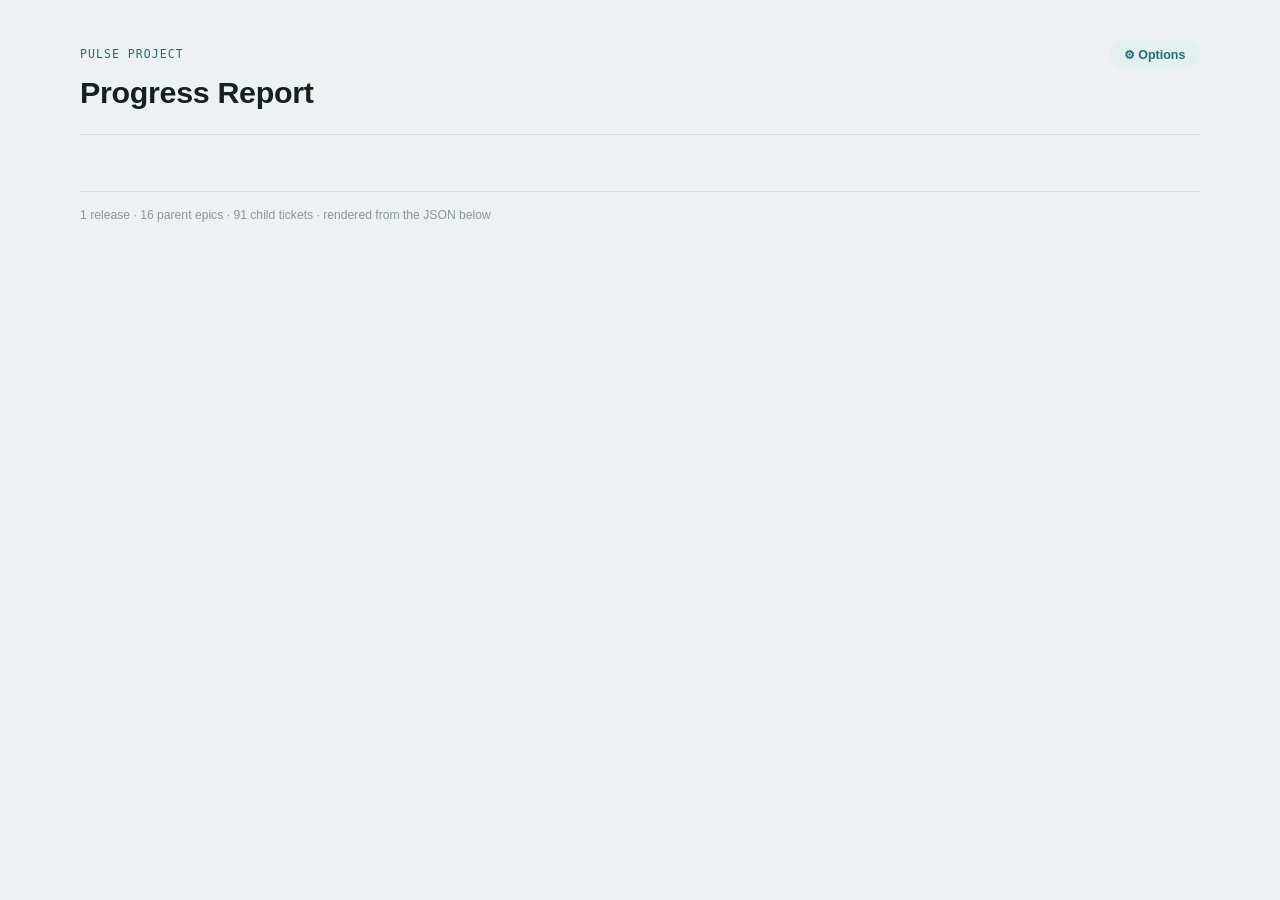
==== commit e23e8aa0: "optimize" ====
--- a/release-progress-report.html
+++ b/release-progress-report.html
@@ -107,6 +107,7 @@
   </details>
   </div>
 
+  <script src="assets/shared/work-items.js"></script>
   <script src="assets/progress-report/tickets.js"></script>
   <script src="assets/progress-report/ticket-status.js"></script>
   <script src="assets/worklogs/worklogs-all-72695.js" ></script>
--- a/assets/progress-report/styles.css
+++ b/assets/progress-report/styles.css
@@ -682,6 +682,33 @@
     font-family: var(--font-mono);
   }
 
+  .ticket-details {
+    display: flex;
+    flex-wrap: wrap;
+    gap: 0.15rem 0.6rem;
+    margin-top: 0.2rem;
+  }
+
+  .ticket-detail {
+    display: flex;
+    align-items: baseline;
+    gap: 0.25rem;
+  }
+
+  .ticket-detail-label {
+    font-size: 0.6rem;
+    letter-spacing: 0.02em;
+    text-transform: uppercase;
+    color: var(--text-faint);
+  }
+
+  .ticket-detail-value {
+    font-family: var(--font-mono);
+    font-size: 0.66rem;
+    font-variant-numeric: tabular-nums;
+    color: var(--text-muted);
+  }
+
   .empty-cell {
     color: var(--text-faint);
     font-size: 0.85rem;
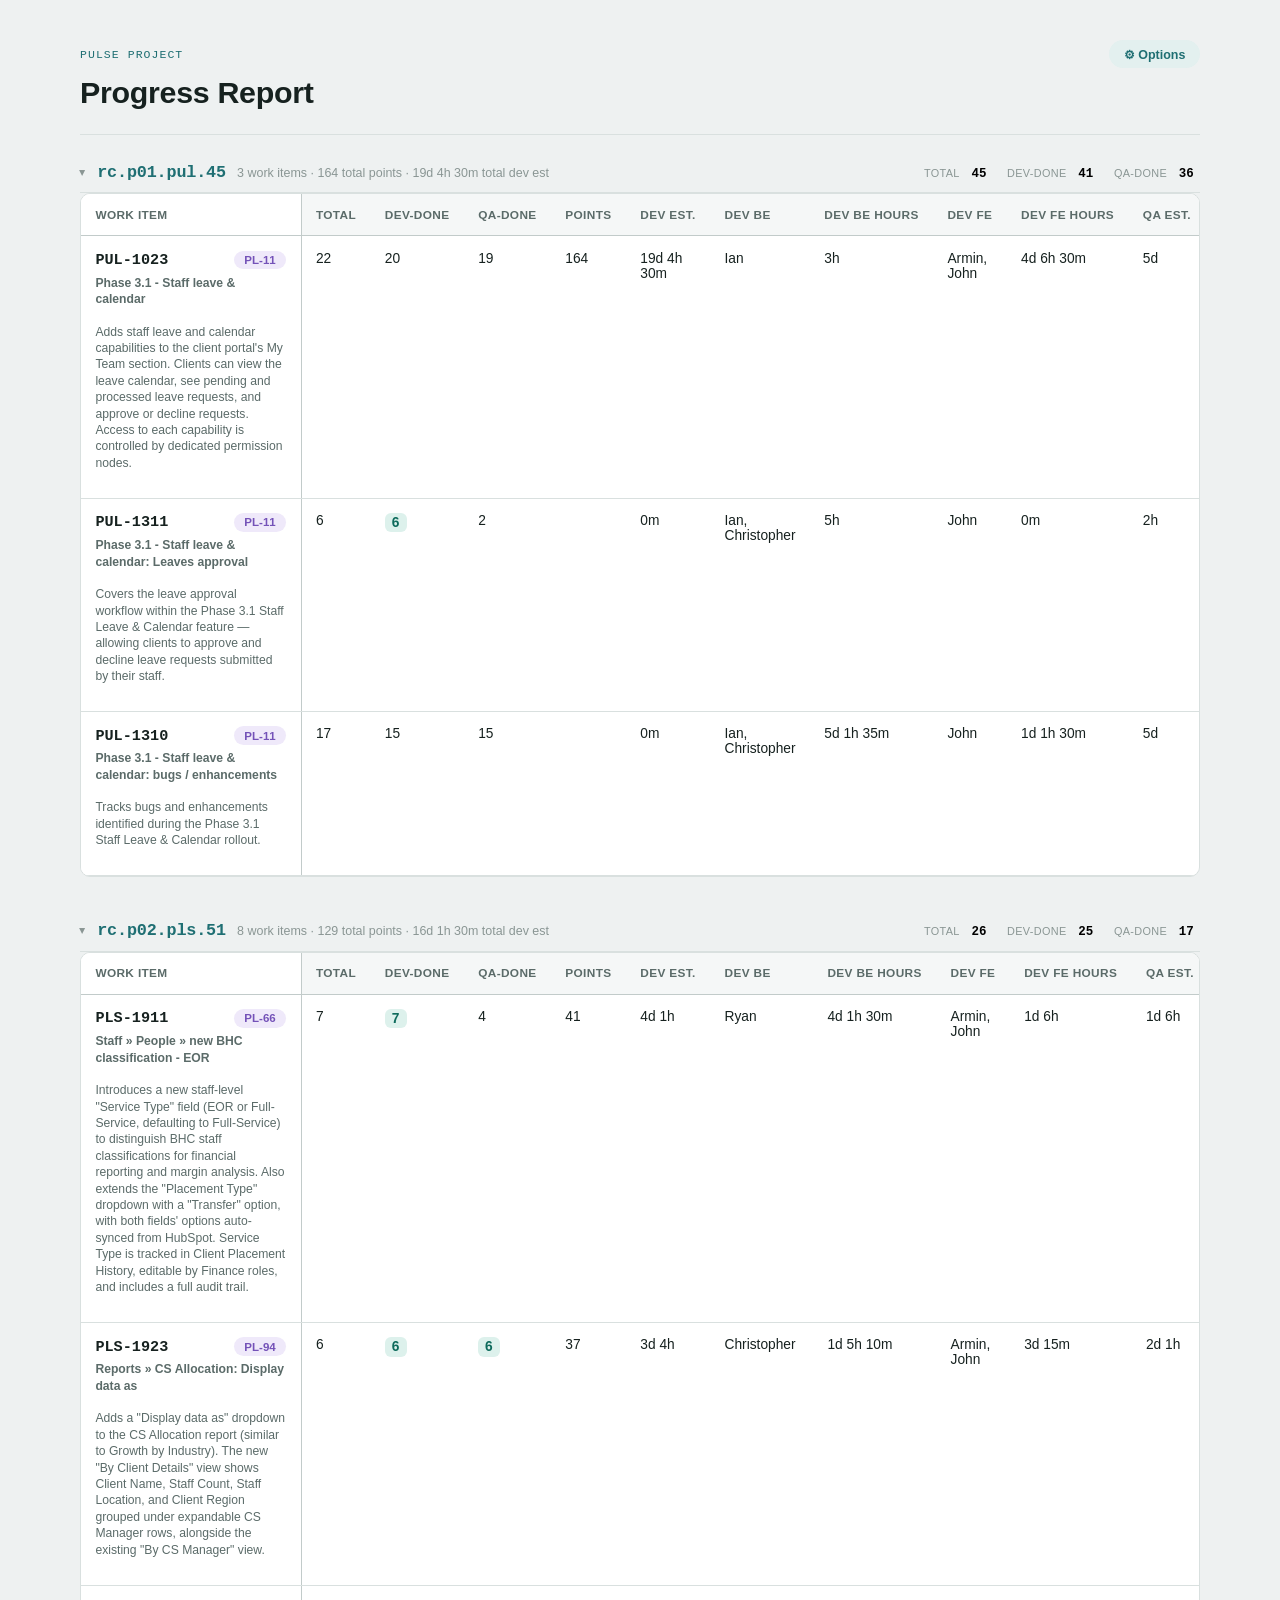
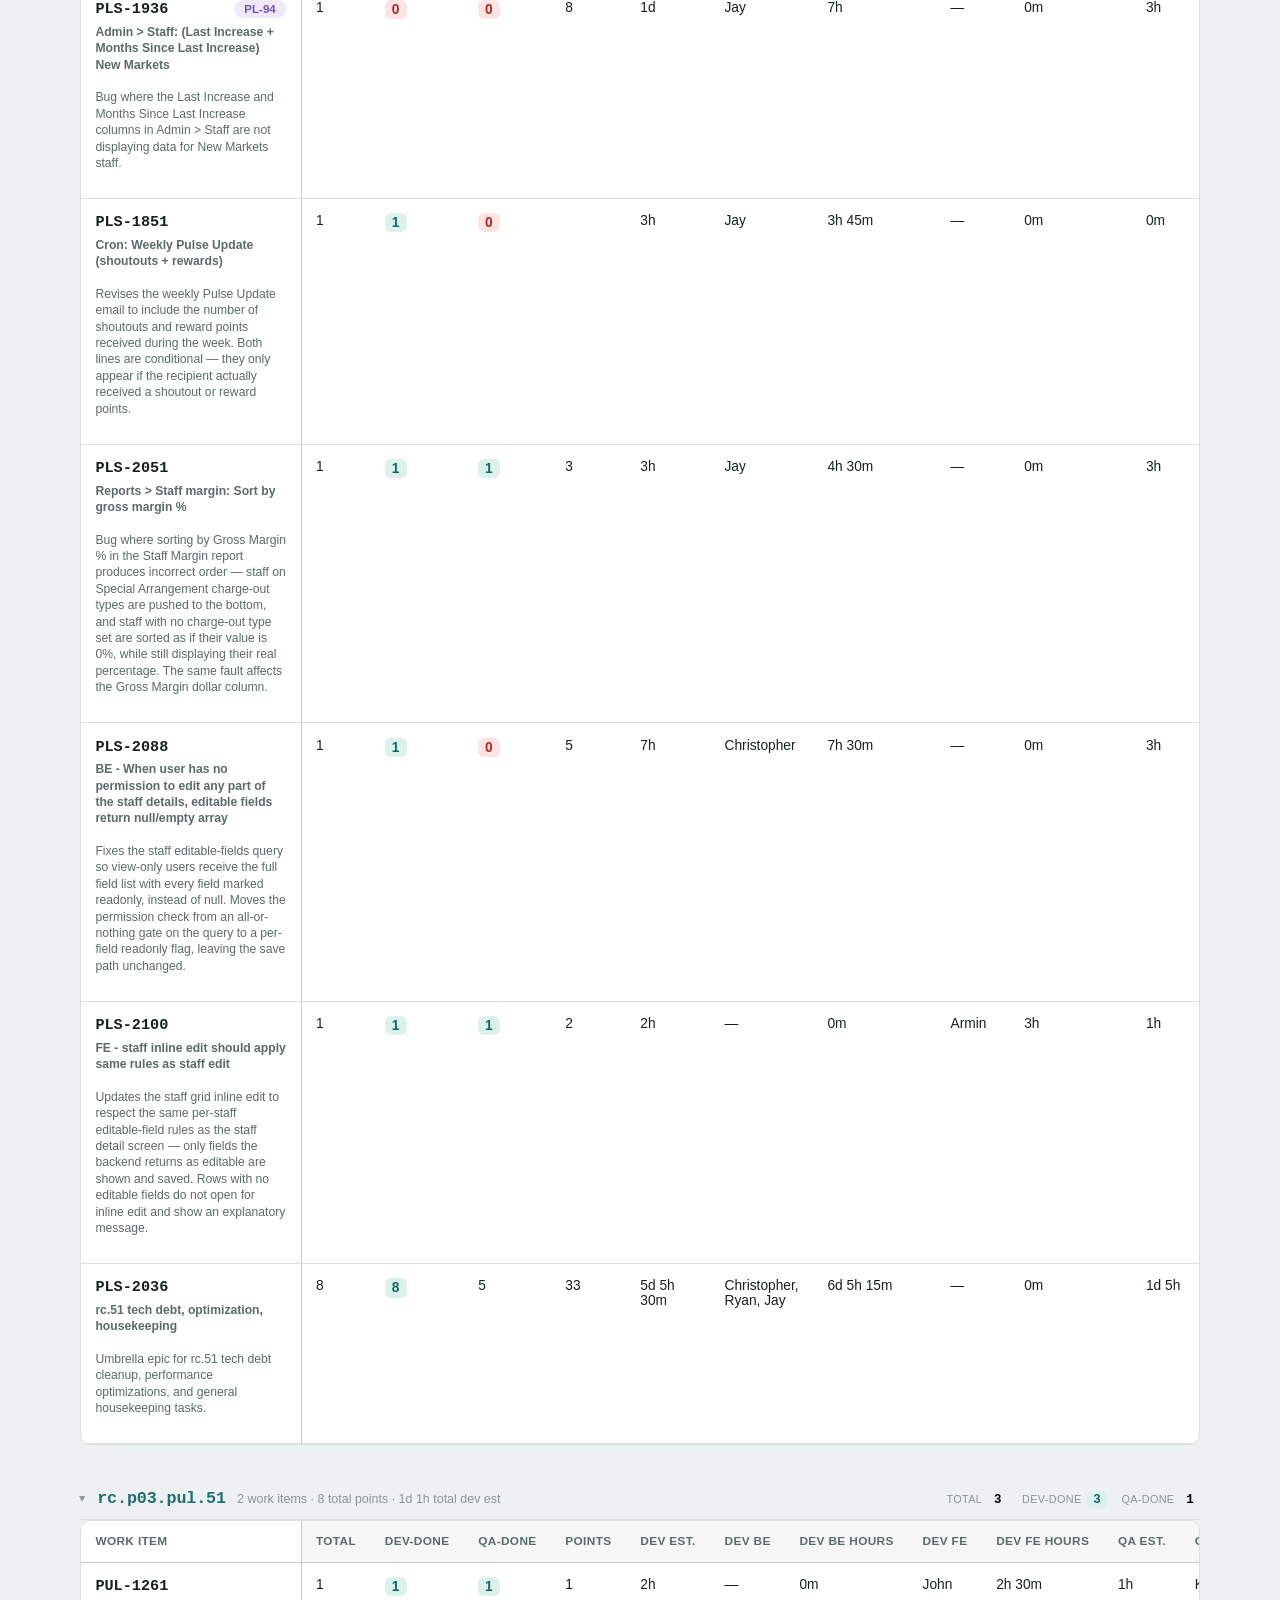
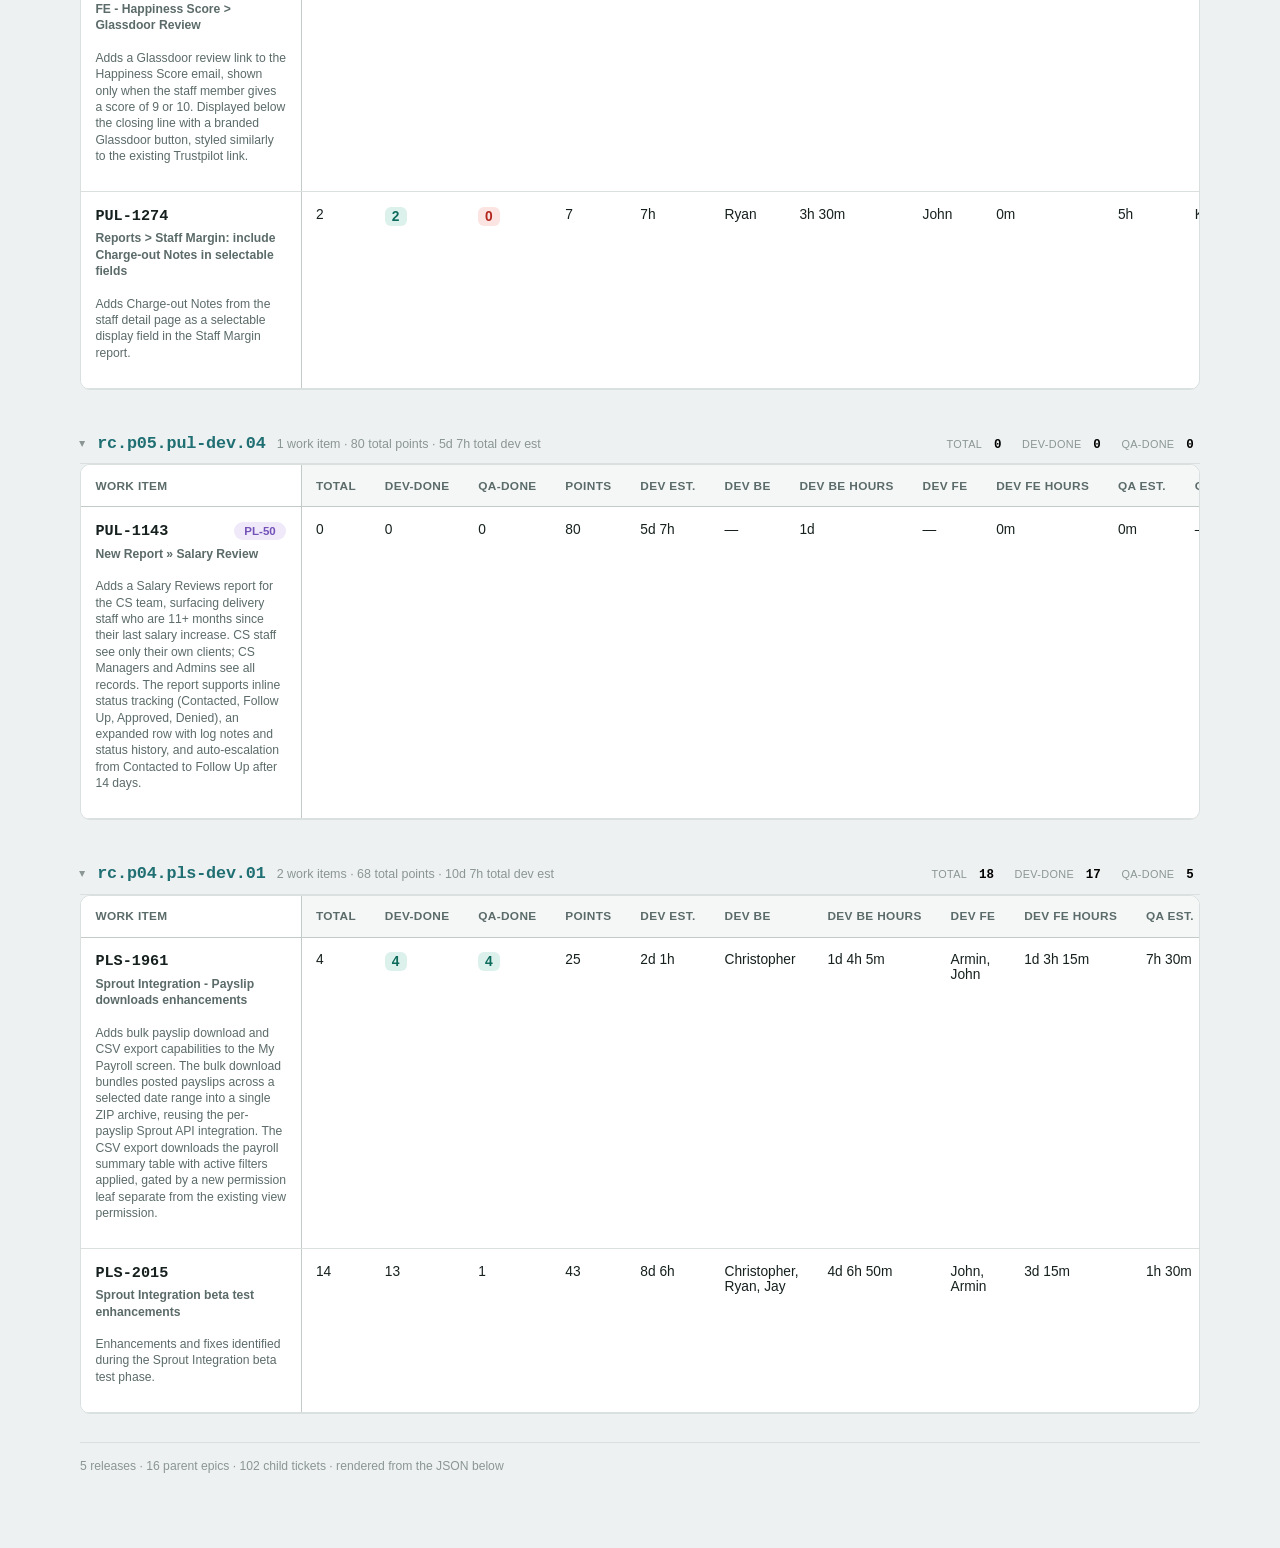
==== commit d3273e3f: "update sep1" ====
--- a/release-progress-report.html
+++ b/release-progress-report.html
@@ -109,7 +109,6 @@
 
   <script src="assets/shared/work-items.js"></script>
   <script src="assets/progress-report/tickets.js"></script>
-  <script src="assets/progress-report/ticket-status.js"></script>
   <script src="assets/worklogs/worklogs-all-72695.js" ></script>
   <script src="assets/progress-report/main.js"></script>
 
